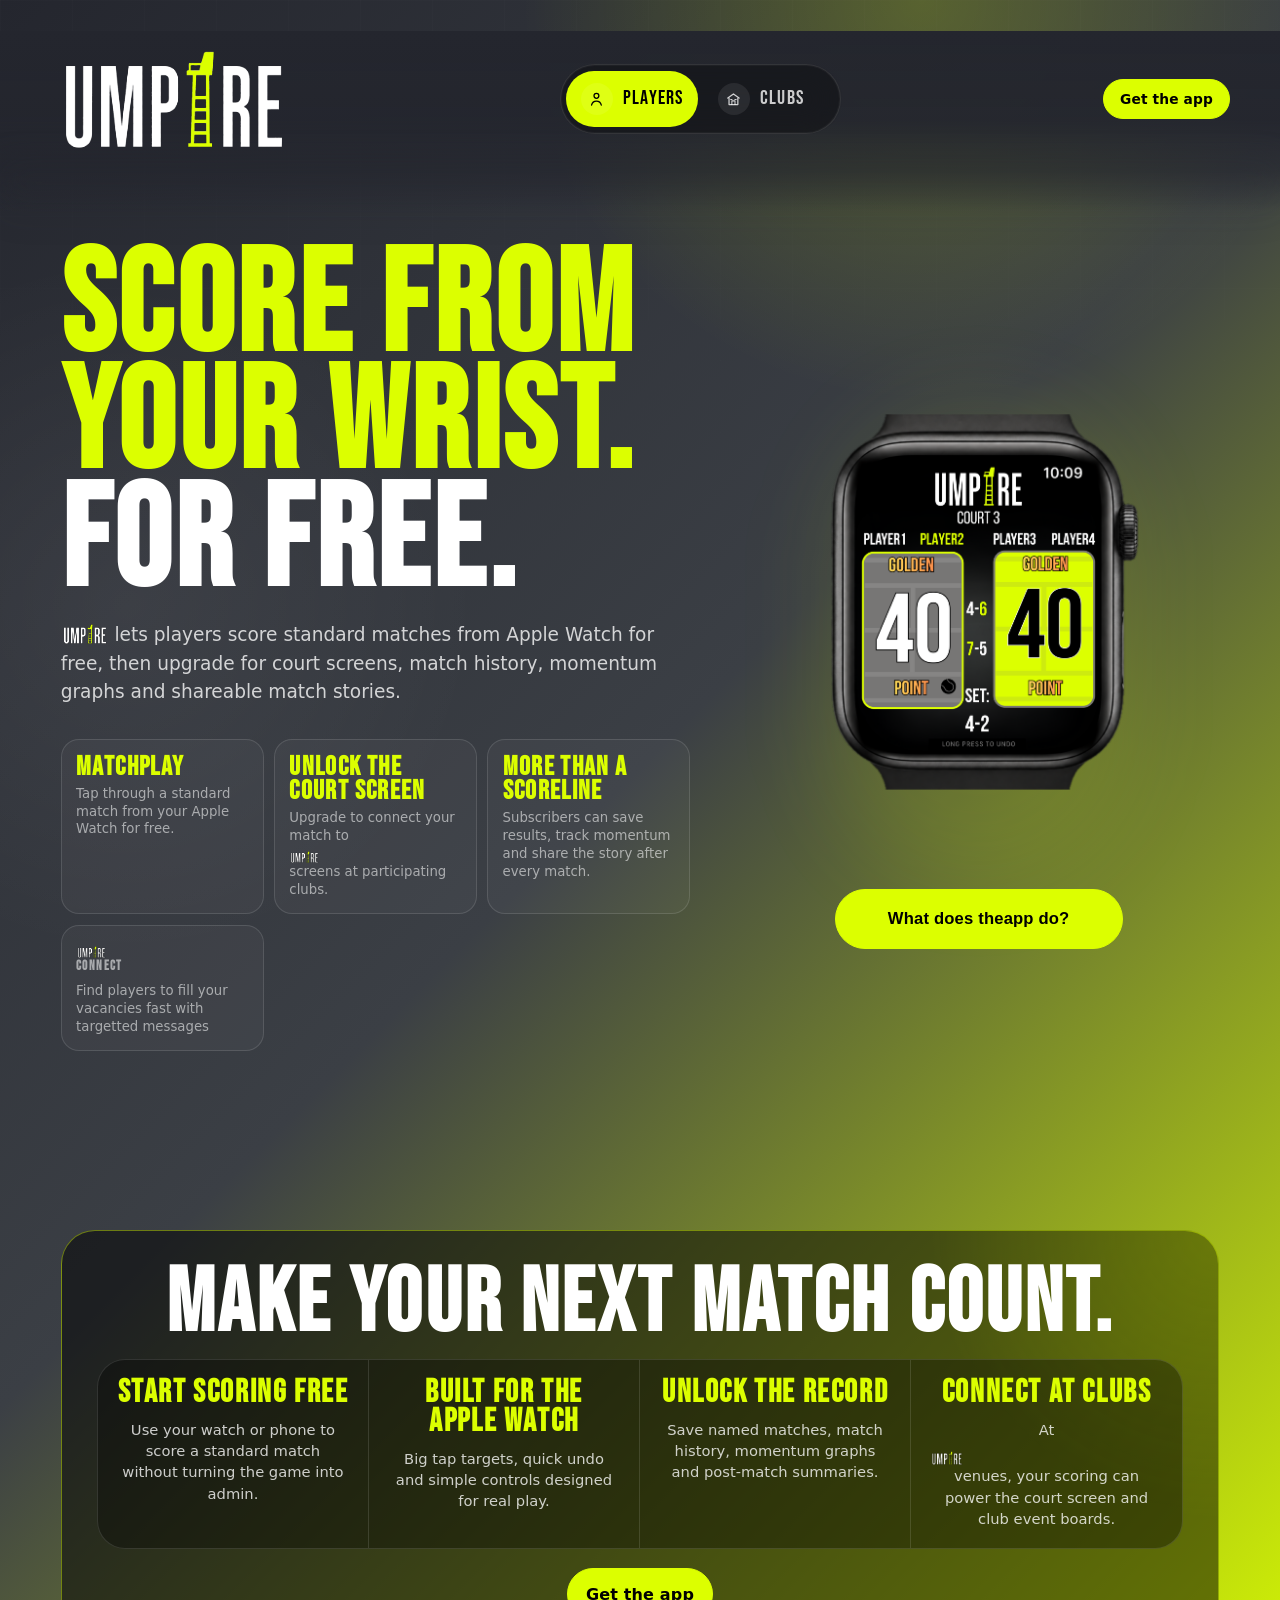
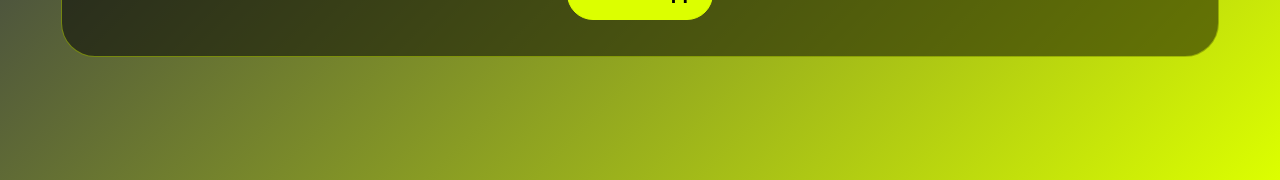
==== index.html @ 65c0e1af "web copy update" ====
<!DOCTYPE html>
<html lang="en">
<head>
<meta charset="UTF-8">
<meta name="viewport" content="width=device-width, initial-scale=1.0, viewport-fit=cover">
<meta name="theme-color" content="#24262e">
<meta name="apple-mobile-web-app-capable" content="yes">
<meta name="mobile-web-app-capable" content="yes">
<meta name="apple-mobile-web-app-status-bar-style" content="black-translucent">
<meta name="apple-mobile-web-app-title" content="Live scoring">
<link rel="manifest" href="/manifest.json">
<link rel="apple-touch-icon" href="/assets/icon-512.png">
<title>UMP1RE - Live scoring for padel clubs and players</title>
<meta name="description" content="Watch-based padel scoring, live courtside screens, match history and club event formats for modern padel venues.">
<link rel="preconnect" href="https://fonts.googleapis.com">
<link rel="preconnect" href="https://fonts.gstatic.com" crossorigin>
<link href="https://fonts.googleapis.com/css2?family=Bebas+Neue&display=swap" rel="stylesheet">
<link rel="stylesheet" href="/assets/home.css">
<script src="/assets/home.js" defer></script>
<style>
  body {
    scroll-padding-top: 5rem;
  }

  .topbar {
    position: sticky;
    top: 0;
    z-index: 1000;

    /* Full-width header while the content remains aligned to the page */
    width: 100vw;
    margin-left: calc(50% - 50vw);
    margin-right: calc(50% - 50vw);
    padding-left: max(var(--page-gutter, 1rem), calc((100vw - var(--page-max, 1180px)) / 2));
    padding-right: max(var(--page-gutter, 1rem), calc((100vw - var(--page-max, 1180px)) / 2));

    /*
      Do not render the topbar itself as a solid slab.
      The colour wash is handled by ::before so the bottom can fade away.
    */
    background: transparent !important;
    border-bottom: 0 !important;
    box-shadow: none !important;
    overflow: visible;
    isolation: isolate;

    /* Header now contains logo, audience toggle and CTA */
    display: grid;
    grid-template-columns: auto 1fr auto;
    align-items: center;
    gap: clamp(0.75rem, 2vw, 1.5rem);
  }

  .topbar::before {
    content: "";
    position: absolute;
    z-index: -1;
    left: 0;
    right: 0;
    top: 0;
    bottom: -44px;
    pointer-events: none;
    background: linear-gradient(
      to bottom,
      rgba(36, 38, 46, 1) 0%,
      rgba(36, 38, 46, 0.96) 50%,
      rgba(36, 38, 46, 0.62) 78%,
      rgba(36, 38, 46, 0) 100%
    );
  }

  body[data-audience="clubs"] .topbar::before {
    background: linear-gradient(
      to bottom,
      rgba(215, 255, 0, 1) 0%,
      rgba(215, 255, 0, 0.96) 50%,
      rgba(215, 255, 0, 0.58) 78%,
      rgba(215, 255, 0, 0) 100%
    );
  }

  .topbar::after {
    content: "";
    position: absolute;
    left: 0;
    right: 0;
    bottom: -54px;
    height: 54px;
    pointer-events: none;
    z-index: -1;
    filter: blur(18px);
    opacity: 0.55;
    background: linear-gradient(
      to bottom,
      rgba(36, 38, 46, 0.55),
      rgba(36, 38, 46, 0)
    );
  }

  body[data-audience="clubs"] .topbar::after {
    background: linear-gradient(
      to bottom,
      rgba(215, 255, 0, 0.55),
      rgba(215, 255, 0, 0)
    );
  }

  .topbar .brand-mark,
  .topbar .switch-wrap,
  .topbar .nav {
    position: relative;
    z-index: 1;
  }

  .topbar .switch-wrap {
    justify-self: center;
    margin: 0;
  }

  .topbar .flickswitch {
    margin: 0 auto;
  }

  .topbar .nav {
    justify-self: end;
  }

  .final-cta .cta-logo {
    display: block;
    width: min(180px, 42vw);
    height: auto;
    margin: 0 auto 1rem;
    object-fit: contain;
  }

  @media (max-width: 760px) {
    .topbar {
      grid-template-columns: auto auto;
      grid-template-areas:
        "brand nav"
        "switch switch";
      row-gap: 0.65rem;
    }

    .topbar .brand-mark {
      grid-area: brand;
    }

    .topbar .nav {
      grid-area: nav;
    }

    .topbar .switch-wrap {
      grid-area: switch;
      width: 100%;
    }
  }

  .wordmark-logo {
    display: inline-flex;
    align-items: center;
    vertical-align: -0.16em;
    line-height: 1;
    white-space: nowrap;
  }

  .wordmark-logo img {
    display: none;
    height: 1em;
    width: auto;
  }

  .wordmark-logo .wordmark-logo-player {
    display: block;
  }

  .wordmark-logo .wordmark-logo-club {
    display: none;
  }

  body[data-audience="clubs"] .wordmark-logo .wordmark-logo-player {
    display: none;
  }

  body[data-audience="clubs"] .wordmark-logo .wordmark-logo-club {
    display: block;
  }

  .lead .wordmark-logo img {
    height: 1.05em;
  }

  .button .wordmark-logo img,
  .plan-feature-title .wordmark-logo img,
  .plan-feature-detail .wordmark-logo img,
  .trust-card .wordmark-logo img,
  .strip-item .wordmark-logo img,
  .modal-actions .wordmark-logo img,
  .final-cta .wordmark-logo img {
    height: 0.95em;
  }

  h1 .wordmark-logo img,
  h2 .wordmark-logo img,
  h3 .wordmark-logo img {
    height: 0.98em;
  }

  /* Ensure the main header logo switches correctly on the lime club background */
  .topbar .logo-player {
    display: block;
  }

  .topbar .logo-club {
    display: none;
  }

  body[data-audience="clubs"] .topbar .logo-player {
    display: none !important;
  }

  body[data-audience="clubs"] .topbar .logo-club {
    display: block !important;
  }

  .single-line-heading {
    white-space: nowrap;
    text-wrap: nowrap;
  }

  #player-details .final-cta .section-heading {
    width: 100%;
    display: flex;
    justify-content: center;
    text-align: center;
  }

  #player-details .final-cta .section-heading > div {
    width: 100%;
    display: flex;
    justify-content: center;
  }

  #player-details .final-cta .single-line-heading {
    display: block;
    width: fit-content;
    max-width: 100%;
    white-space: nowrap;
    text-wrap: nowrap;
    text-align: center;
    margin-left: auto;
    margin-right: auto;
  }

  @media (max-width: 520px) {
    .single-line-heading {
      font-size: clamp(2.1rem, 10vw, 3.4rem);
      letter-spacing: -0.02em;
    }
  }

</style>
</head>

<body data-audience="players">
  <main class="page" aria-label="Home page">
    <header class="topbar">
      <a class="brand-mark" href="/" aria-label="Home">
        <img class="logo logo-player" src="/assets/UMP1RE_Logo.svg" alt="UMP1RE logo">
        <img class="logo logo-club" src="/assets/logo-black.png" alt="UMP1RE logo">
      </a>

      <div class="switch-wrap">
            <div class="flickswitch" role="tablist" aria-label="Choose audience">
              <button class="flickswitch-tab is-active" type="button" data-audience-toggle="players" aria-pressed="true">
                <span class="flickswitch-icon" aria-hidden="true">
                  <svg viewBox="0 0 24 24" focusable="false" aria-hidden="true">
                    <circle cx="12" cy="7.4" r="3.1" fill="none" stroke="currentColor" stroke-width="1.6"></circle>
                    <path d="M5.8 19.2c0.8-3.4 3-5.1 6.2-5.1s5.4 1.7 6.2 5.1" fill="none" stroke="currentColor" stroke-width="1.6" stroke-linecap="round"></path>
                  </svg>
                </span>
                <span class="flickswitch-copy">
                  <span class="flickswitch-label">Players</span>
                </span>
              </button>
      
              <button class="flickswitch-tab" type="button" data-audience-toggle="clubs" aria-pressed="false">
                <span class="flickswitch-icon" aria-hidden="true">
                  <svg viewBox="0 0 24 24" focusable="false" aria-hidden="true">
                    <path d="M4.8 10.2 12 5l7.2 5.2" fill="none" stroke="currentColor" stroke-width="1.6" stroke-linecap="round" stroke-linejoin="round"></path>
                    <path d="M6.4 9.8v8.7h11.2V9.8" fill="none" stroke="currentColor" stroke-width="1.6" stroke-linejoin="round"></path>
                    <path d="M10 18.5v-4.7h4v4.7M8.5 12h1.7M13.8 12h1.7" fill="none" stroke="currentColor" stroke-width="1.35" stroke-linecap="round" stroke-linejoin="round"></path>
                  </svg>
                </span>
                <span class="flickswitch-copy">
                  <span class="flickswitch-label">Clubs</span>
                </span>
              </button>
            </div>
          </div>

      <nav class="nav" aria-label="Primary navigation">
        <a class="primary nav-cta" data-audience="players" href="/player">Get the app</a>
        <a class="primary nav-cta" data-audience="clubs" href="/club">Book a demo</a>
      </nav>
    </header>


    <section class="hero">
      <div class="hero-copy">
        <h1 data-audience="players">
          <span class="headline-accent">Score from your wrist.</span>
          <span class="headline-main">For Free.</span>
        </h1>

        <h1 data-audience="clubs">
          <span class="headline-main">Turn every court</span>
          <span class="headline-accent">into a showcourt.</span>
        </h1>

        <p class="lead" data-audience="players">
          <span class="wordmark-logo" role="img" aria-label="UMP1RE logo"><img class="wordmark-logo-player" src="/assets/UMP1RE_Logo.svg" alt=""><img class="wordmark-logo-club" src="/assets/logo-black.png" alt=""></span>
          lets players score standard matches from Apple Watch for free, then upgrade for court screens, match history, momentum graphs and shareable match stories.
        </p>

        <p class="lead" data-audience="clubs">
          <strong>
            <span class="inline-logo-mark" role="img" aria-label="UMP1RE logo">
              <img class="inline-logo inline-logo-player" src="/assets/logo.png" alt="">
              <img class="inline-logo inline-logo-club" src="/assets/logo-black.png" alt="">
            </span>
            gives padel clubs live court scoreboards, branded screen content, sponsor space and event formats — without changing how players book.
          </strong>
        </p>

        <div class="trust-row" data-audience="players" aria-label="Player highlights">
          <div class="trust-card">
            <strong>Matchplay</strong>
            <span>Tap through a standard match from your Apple Watch for free.</span>
          </div>
          <div class="trust-card">
            <strong>Unlock the court screen</strong>
            <span>Upgrade to connect your match to <span class="wordmark-logo" role="img" aria-label="UMP1RE logo"><img class="wordmark-logo-player" src="/assets/UMP1RE_Logo.svg" alt=""><img class="wordmark-logo-club" src="/assets/logo-black.png" alt=""></span> screens at participating clubs.</span>
          </div>
          <div class="trust-card">
            <strong>More than a scoreline</strong>
            <span>Subscribers can save results, track momentum and share the story after every match.</span>
          </div>
           <div class="trust-card">
            <strong><span class="wordmark-logo" role="img" aria-label="UMP1RE logo"><img class="wordmark-logo-player" src="/assets/UMP1RE_Logo.svg" alt=""> CONNECT</strong>
            <span>Find players to fill your vacancies fast with targetted messages</span>
          </div>
        </div>

        <div class="trust-row" data-audience="clubs" aria-label="Club highlights">
          <div class="trust-card">
            <strong>Courts that feel premium</strong>
            <span>Give every booking a sharper scoreboard experience without changing the booking flow.</span>
          </div>
          <div class="trust-card">
            <strong>Downtime that works</strong>
            <span>Use idle screens for club news, coaching offers, sponsor media and events.</span>
          </div>
          <div class="trust-card">
            <strong>Formats that run cleaner</strong>
            <span>Bring Americano, Mexicano and club events onto visible live leaderboards.</span>
          </div>
        </div>
      </div>

      <aside class="watchface-media hero-carousel" data-audience="players" aria-label="Player app preview">
        <div class="watchface-stage">
          <div class="watchface-carousel" data-scoreboard-carousel aria-label="Player watch scoring layouts">
            <div class="carousel-track">
              <figure class="carousel-slide is-active" data-caption="Free scoring">
                <img src="/assets/GOLDEN.png" alt="Free app watch scoring screen">
              </figure>
              <figure class="carousel-slide" data-caption="Premium match view">
                <img src="/assets/GAME.png" alt="Premium app watch scoring screen">
              </figure>
              <figure class="carousel-slide" data-caption="Americano scoring">
                <img src="/assets/AMERICANOAPP.png" alt="Americano app watch scoring screen">
              </figure>
            </div>
          </div>
        </div>

        <div class="hero-actions carousel-actions">
          <button class="button primary" type="button" data-open-player-modal>
            What does the 
            <span class="wordmark-logo" role="img" aria-label="UMP1RE logo"><img class="wordmark-logo-player" src="/assets/logo-black.png" alt=""><img class="wordmark-logo-club" src="/assets/logo-black.png" alt=""></span>
            app do?
          </button>
        </div>
      </aside>

      <div class="club-carousel-stack hero-carousel" data-audience="clubs">
        <aside class="product-card" aria-label="Club scoreboard preview">
          <div class="scoreboard">
            <div class="scoreboard-carousel" data-scoreboard-carousel aria-label="Club scoreboard layouts">
              <div class="carousel-track">
                <figure class="carousel-slide is-active" data-caption="Main score">
                  <img src="/assets/Main_score.png" alt="Main score court screen layout">
                </figure>
                <figure class="carousel-slide" data-caption="Americano">
                  <img src="/assets/Americano.png" alt="Americano event scoreboard layout">
                </figure>
                <figure class="carousel-slide" data-caption="Wimbledon">
                  <img src="/assets/Wimbledon.png" alt="Wimbledon-style scoreboard layout">
                </figure>
                <figure class="carousel-slide" data-caption="Club display">
                  <img src="/assets/CLUBAD.png" alt="Club display layout">
                </figure>
                <figure class="carousel-slide" data-caption="Club advertising">
                  <img src="/assets/CLUBAD2.png" alt="Club advertising display layout">
                </figure>
              </div>
            </div>
          </div>
        </aside>

        <div class="hero-actions carousel-actions">
          <a class="button primary" href="/club">Book a club demo</a>
        </div>
      </div>
    </section>

    <section class="section audience-section" id="player-details" data-audience="players" aria-label="Player-focused sections">
     
     <section class="final-cta" aria-label="Player call to action">

   
     
     <div class="section-heading">
        <div>
          <h2 class="single-line-heading">Make your next match count.</h2>
        </div>
      </div>

      <div class="strip">
        <div class="strip-item">
          <strong>Start scoring free</strong>
          <span>Use your watch or phone to score a standard match without turning the game into admin.</span>
        </div>
        <div class="strip-item">
          <strong>Built for the Apple Watch</strong>
          <span>Big tap targets, quick undo and simple controls designed for real play.</span>
        </div>
        <div class="strip-item">
          <strong>Unlock the record</strong>
          <span>Save named matches, match history, momentum graphs and post-match summaries.</span>
        </div>
        <div class="strip-item">
          <strong>Connect at clubs</strong>
          <span>At <span class="wordmark-logo" role="img" aria-label="UMP1RE logo"><img class="wordmark-logo-player" src="/assets/UMP1RE_Logo.svg" alt=""><img class="wordmark-logo-club" src="/assets/logo-black.png" alt=""></span> venues, your scoring can power the court screen and club event boards.</span>
        </div>
      </div>
      </br>
          <a class="button primary" href="/player">Get the app</a>
        </div>
      </section>
    </section>

    <section class="section audience-section" data-audience="clubs" aria-label="Club-focused sections">
      <div class="section-heading">
        <div>
          <h2>Make your screens part of the club experience.</h2>
        </div>
      </div>

      <div class="audience-detail">
        <article class="audience-card">
          <div>
            <h3>Court screens players actually use</h3>
            <p>Give each court a live scoreboard powered by player scoring, with club-approved layouts, sponsor space and event modes.</p>
            <ul class="feature-list">
              <li>Live scoreboards for every court</li>
              <li>Club branding and approved scoreboard themes</li>
              <li>Americano, Mexicano and King of the Court displays</li>
            </ul>
          </div>
        </article>

        <article class="audience-card">
          <div>
            <h3>Venue screens under your control</h3>
            <p>Use your existing venue screens for promotions, coaching offers, sponsor media and club announcements.</p>
            <ul class="feature-list">
              <li>Admin portal for uploading club media</li>
              <li>Works with your existing HDMI matrix setup</li>
              <li>Update screen content instantly</li>
            </ul>
          </div>
        </article>
      </div>

      <div class="plan-table-wrap">
        <table class="plan-table">
          <thead>
            <tr>
              <th scope="col">Included</th>
              <th scope="col"></th>
            </tr>
          </thead>
          <tbody>
            <tr>
              <th scope="row">
                <span class="plan-feature-title">One screen per court</span>
                <span class="plan-feature-detail">Dedicated court displays connected to your venue Wi-Fi.</span>
              </th>
              <td><span class="plan-availability is-included" aria-label="Included">✓</span></td>
            </tr>

            <tr>
              <th scope="row">
                <span class="plan-feature-title">Club-branded scoreboard layouts</span>
                <span class="plan-feature-detail">Keep every court aligned with your venue identity.</span>
              </th>
              <td><span class="plan-availability is-included" aria-label="Included">✓</span></td>
            </tr>

            <tr>
              <th scope="row">
                <span class="plan-feature-title">Court-by-court sponsor placement</span>
                <span class="plan-feature-detail">Add commercial visibility without interrupting the match display.</span>
              </th>
              <td><span class="plan-availability is-included" aria-label="Included">✓</span></td>
            </tr>

            <tr>
              <th scope="row">
                <span class="plan-feature-title">Club-approved player views</span>
                <span class="plan-feature-detail">Let players choose layouts while the club keeps control.</span>
              </th>
              <td><span class="plan-availability is-included" aria-label="Included">✓</span></td>
            </tr>

            <tr>
              <th scope="row">
                <span class="plan-feature-title">Idle screen media</span>
                <span class="plan-feature-detail">Use unbooked court time for events, offers, coaching and sponsors.</span>
              </th>
              <td><span class="plan-availability is-included" aria-label="Included">✓</span></td>
            </tr>

            <tr>
              <th scope="row">
                <span class="plan-feature-title">Venue-wide screen control</span>
                <span class="plan-feature-detail">Use your existing HDMI matrix to control club-wide media displays.</span>
              </th>
              <td><span class="plan-availability is-included" aria-label="Included">✓</span></td>
            </tr>
          </tbody>
        </table>
      </div>

      <section class="final-cta" aria-label="Club call to action">
        <div class="hero-actions">
          <img class="cta-logo" src="/assets/Logo.png" alt="UMP1RE logo">
          <a class="button primary" href="/club">Book a club demo</a>
        </div>
      </section>
    </section>
  </main>

  <div class="modal-shell" data-player-modal hidden>
    <div class="modal-backdrop" data-close-player-modal></div>
    <section class="plan-modal" role="dialog" aria-modal="true" aria-labelledby="player-plan-title" aria-describedby="player-plan-copy" tabindex="-1">
      <button class="modal-close" type="button" data-close-player-modal aria-label="Close app comparison">X</button>

      <div class="modal-heading">
        <div class="modal-title-line">
          <span class="modal-brand-mark" role="img" aria-label="UMP1RE logo">
            <img class="modal-logo modal-logo-player" src="/assets/UMP1RE_Logo.svg" alt="">
            <img class="modal-logo modal-logo-club" src="/assets/logo-black.png" alt="">
          </span>
        </div>
        <p id="player-plan-copy">Score standard matches for free. </p>
        <p>Upgrade for screens, history, match reports, momentum graphs and club event features</br>£3.99/month or £39.99/year.</p>
      </div>

      <div class="plan-table-wrap">
        <table class="plan-table">
          <thead>
            <tr>
              <th scope="col">Feature</th>
              <th scope="col">Free</th>
              <th scope="col">Premium</th>
            </tr>
          </thead>
          <tbody>
            <tr>
              <th scope="row">
                <span class="plan-feature-title">Score a standard match</span>
                <span class="plan-feature-detail">Basic matchplay scoring for everyday padel matches.</span>
              </th>
              <td><span class="plan-availability is-included" aria-label="Included">✓</span></td>
              <td><span class="plan-availability is-included" aria-label="Included">✓</span></td>
            </tr>

            <tr>
              <th scope="row">
                <span class="plan-feature-title">Score from phone or watch</span>
                <span class="plan-feature-detail">Use the device that fits the match.</span>
              </th>
              <td><span class="plan-availability is-included" aria-label="Included">✓</span></td>
              <td><span class="plan-availability is-included" aria-label="Included">✓</span></td>
            </tr>

            <tr>
              <th scope="row">
                <span class="plan-feature-title">Connect to <span class="wordmark-logo" role="img" aria-label="UMP1RE logo"><img class="wordmark-logo-player" src="/assets/UMP1RE_Logo.svg" alt=""><img class="wordmark-logo-club" src="/assets/logo-black.png" alt=""></span> court screens*</span>
                <span class="plan-feature-detail">Power live courtside scoreboards at <span class="wordmark-logo" role="img" aria-label="UMP1RE logo"><img class="wordmark-logo-player" src="/assets/UMP1RE_Logo.svg" alt=""><img class="wordmark-logo-club" src="/assets/logo-black.png" alt=""></span> clubs.</span>
              </th>
              <td><span class="plan-availability is-excluded" aria-label="Not included">×</span></td>
              <td><span class="plan-availability is-included" aria-label="Included">✓</span></td>
            </tr>
<tr>
              <th scope="row">
                <span class="plan-feature-title">Send out vacancies to nearby <span class="wordmark-logo" role="img" aria-label="UMP1RE logo"><img class="wordmark-logo-player" src="/assets/UMP1RE_Logo.svg" alt=""><img class="wordmark-logo-club" src="/assets/logo-black.png" alt=""></span> subscribers</span>
                <span class="plan-feature-detail">Need a 4th - avoid group chats and send invites straight to interested players directly</span>
              </th>
              <td><span class="plan-availability is-excluded" aria-label="Not included">×</span></td>
              <td><span class="plan-availability is-included" aria-label="Included">✓</span></td>
            </tr>
            <tr>
              <th scope="row">
                <span class="plan-feature-title">QR/NFC court start*</span>
                <span class="plan-feature-detail">Start a court session quickly with your phone.</span>
              </th>
              <td><span class="plan-availability is-excluded" aria-label="Not included">×</span></td>
              <td><span class="plan-availability is-included" aria-label="Included">✓</span></td>
            </tr>

            <tr>
              <th scope="row">
                <span class="plan-feature-title">Named players and sessions</span>
                <span class="plan-feature-detail">Make matches easier to save, find and share.</span>
              </th>
              <td><span class="plan-availability is-excluded" aria-label="Not included">×</span></td>
              <td><span class="plan-availability is-included" aria-label="Included">✓</span></td>
            </tr>

            <tr>
              <th scope="row">
                <span class="plan-feature-title">Saved match history</span>
                <span class="plan-feature-detail">Build a record of the matches that matter.</span>
              </th>
              <td><span class="plan-availability is-excluded" aria-label="Not included">×</span></td>
              <td><span class="plan-availability is-included" aria-label="Included">✓</span></td>
            </tr>

            <tr>
              <th scope="row">
                <span class="plan-feature-title">AI match reports</span>
                <span class="plan-feature-detail">Turn the scoreline into a post-match story to share.</span>
              </th>
              <td><span class="plan-availability is-excluded" aria-label="Not included">×</span></td>
              <td><span class="plan-availability is-included" aria-label="Included">✓</span></td>
            </tr>

            <tr>
              <th scope="row">
                <span class="plan-feature-title">Match momentum graphs</span>
                <span class="plan-feature-detail">See where the match swung point by point.</span>
              </th>
              <td><span class="plan-availability is-excluded" aria-label="Not included">×</span></td>
              <td><span class="plan-availability is-included" aria-label="Included">✓</span></td>
            </tr>

            <tr>
              <th scope="row">
                <span class="plan-feature-title">Score your rounds at club events*</span>
                <span class="plan-feature-detail">Use <span class="wordmark-logo" role="img" aria-label="UMP1RE logo"><img class="wordmark-logo-player" src="/assets/UMP1RE_Logo.svg" alt=""><img class="wordmark-logo-club" src="/assets/logo-black.png" alt=""></span> during club-run formats and competitions.</span>
              </th>
              <td><span class="plan-availability is-excluded" aria-label="Not included">×</span></td>
              <td><span class="plan-availability is-included" aria-label="Included">✓</span></td>
            </tr>
          </tbody>
        </table>
      </div>

      <div class="modal-actions">
        <a class="button primary" href="/player">Get the app</a>
        <p>* Requires a <span class="wordmark-logo" role="img" aria-label="UMP1RE logo"><img class="wordmark-logo-player" src="/assets/UMP1RE_Logo.svg" alt=""><img class="wordmark-logo-club" src="/assets/logo-black.png" alt=""></span> club venue.</p>
      </div>
    </section>
  </div>

  <div class="modal-shell" data-club-modal hidden>
    <div class="modal-backdrop" data-close-club-modal></div>
    <section class="plan-modal" role="dialog" aria-modal="true" aria-labelledby="club-plan-title" aria-describedby="club-plan-copy" tabindex="-1">
      <button class="modal-close" type="button" data-close-club-modal aria-label="Close club benefits">X</button>

      <div class="modal-heading">
        <div class="modal-title-line">
          <h3 id="club-plan-title">Club benefits</h3>
          <span class="modal-brand-mark" role="img" aria-label="UMP1RE logo">
            <img class="modal-logo modal-logo-club" src="/assets/logo-black.png" alt="">
          </span>
        </div>
        <p id="club-plan-copy">Live scoring, branded screen control, sponsor visibility and event formats for modern padel venues.</p>
      </div>

      <div class="plan-table-wrap">
        <table class="plan-table">
          <thead>
            <tr>
              <th scope="col">Included</th>
              <th scope="col"></th>
            </tr>
          </thead>
          <tbody>
            <tr>
              <th scope="row">
                <span class="plan-feature-title">One screen per court</span>
                <span class="plan-feature-detail">Dedicated court displays connected to your venue Wi-Fi.</span>
              </th>
              <td><span class="plan-availability is-included" aria-label="Included">✓</span></td>
            </tr>

            <tr>
              <th scope="row">
                <span class="plan-feature-title">Extend to venue-wide screens</span>
                <span class="plan-feature-detail">Use your existing HDMI matrix to control club-wide media displays.</span>
              </th>
              <td><span class="plan-availability is-included" aria-label="Included">✓</span></td>
            </tr>

            <tr>
              <th scope="row">
                <span class="plan-feature-title">Club-branded screen identity</span>
                <span class="plan-feature-detail">Keep scoreboard and idle displays aligned with your venue brand.</span>
              </th>
              <td><span class="plan-availability is-included" aria-label="Included">✓</span></td>
            </tr>

            <tr>
              <th scope="row">
                <span class="plan-feature-title">Court-by-court sponsor placement</span>
                <span class="plan-feature-detail">Add commercial placements across live and idle screen moments.</span>
              </th>
              <td><span class="plan-availability is-included" aria-label="Included">✓</span></td>
            </tr>

            <tr>
              <th scope="row">
                <span class="plan-feature-title">Club-approved player views</span>
                <span class="plan-feature-detail">Offer visual choice without losing control of the screen experience.</span>
              </th>
              <td><span class="plan-availability is-included" aria-label="Included">✓</span></td>
            </tr>

            <tr>
              <th scope="row">
                <span class="plan-feature-title">Idle screen media</span>
                <span class="plan-feature-detail">Use downtime for sponsor, event, coaching and club messaging.</span>
              </th>
              <td><span class="plan-availability is-included" aria-label="Included">✓</span></td>
            </tr>
          </tbody>
        </table>
      </div>

      <div class="modal-actions">
        <a class="button primary" href="/club">Book a club demo</a>
      </div>
    </section>
  </div>
</body>
</html>
---- assets/home.css ----
*, *::before, *::after { box-sizing: border-box; margin: 0; padding: 0; }

:root {
  --slate: #24262e;
  --lime: #dcff00;
  --black: #000000;
  --white: #ffffff;
  --ink-2: rgba(255,255,255,0.78);
  --ink-3: rgba(255,255,255,0.56);
  --line: rgba(255,255,255,0.12);
  --line-strong: rgba(220,255,0,0.42);
  --panel: rgba(36,38,46,0.86);
  --panel-solid: #24262e;
  --bg-1: #24262e;
  --bg-2: #3b3f45;
  --bg-3: #dcff00;
  --glow: rgba(220,255,0,0.22);
  --speckle: rgba(255,255,255,0.06);
  --headline-main: #ffffff;
  --headline-accent: #dcff00;
  --display: "Bebas Neue", Impact, Haettenschweiler, "Arial Narrow Bold", sans-serif;
  --body: ui-sans-serif, system-ui, -apple-system, BlinkMacSystemFont, "Segoe UI", sans-serif;
}

body[data-audience="clubs"] {
  --black: #c1e000;
  --white: #0a0b0d;
  --lime: #0a0b0d;
  --ink-2: rgba(10,11,13,0.78);
  --ink-3: rgba(10,11,13,0.56);
  --line: rgba(10,11,13,0.12);
  --line-strong: rgba(10,11,13,0.28);
  --panel: rgba(255,255,255,0.46);
  --panel-solid: #eef0d8;
  --bg-1: #c1e000;
  --bg-2: #b6bf86;
  --bg-3: #8f968a;
  --glow: rgba(36,38,46,0.16);
  --speckle: rgba(10,11,13,0.05);
  --headline-main: #ffffff;
  --headline-accent: #0a0b0d;
}

html {
  font-family: var(--body);
  -webkit-font-smoothing: antialiased;
  text-rendering: optimizeLegibility;
}

body {
  min-height: 100dvh;
  overflow-x: hidden;
  color: var(--white);
  background:
    radial-gradient(circle at 72% 0%, var(--glow), transparent 25rem),
    radial-gradient(circle at 10% 34%, var(--speckle), transparent 22rem),
    linear-gradient(135deg, var(--bg-1) 0%, var(--bg-2) 46%, var(--bg-3) 100%);
}

body::before {
  content: "";
  position: fixed;
  inset: 0;
  pointer-events: none;
  opacity: 0.22;
  background:
    linear-gradient(var(--speckle) 1px, transparent 1px),
    linear-gradient(90deg, var(--speckle) 1px, transparent 1px);
  background-size: 72px 72px;
  mask-image: linear-gradient(to bottom, black 0%, transparent 82%);
}

a { color: inherit; }

.page {
  position: relative;
  z-index: 1;
  width: min(100%, 1220px);
  margin: 0 auto;
  padding: clamp(1rem, 2.4vw, 2rem);
}

.topbar {
  display: flex;
  align-items: center;
  justify-content: space-between;
  gap: 1rem;
  min-height: 4.2rem;
  padding: 0.75rem 0;
}

.brand-mark {
  display: inline-flex;
  align-items: center;
  justify-content: center;
  width: clamp(10.5rem, 20vw, 15.5rem);
  aspect-ratio: 2.2;
  padding: 0;
  text-decoration: none;
}

body[data-audience="clubs"] .brand-mark {
  background: transparent;
}

.flickswitch {
  position: relative;
  display: grid;
  grid-template-columns: repeat(2, minmax(0, 1fr));
  gap: 0.35rem;
  width: min(100%, 28rem);
  margin: 0.35rem 0 0;
  padding: 0.35rem;
  border: 1px solid var(--line);
  border-radius: 999px;
  background: rgba(0,0,0,0.34);
  box-shadow: inset 0 0 0 1px rgba(255,255,255,0.035);
  backdrop-filter: blur(20px);
  overflow: hidden;
}

.flickswitch::before {
  content: "";
  position: absolute;
  top: 0.35rem;
  left: 0.35rem;
  width: calc(50% - 0.525rem);
  height: calc(100% - 0.7rem);
  border-radius: 999px;
  background: var(--lime);
  transition: transform 220ms ease, background 180ms ease;
}

body[data-audience="clubs"] .flickswitch::before {
  transform: translateX(calc(100% + 0.35rem));
}

.switch-wrap {
  display: flex;
  justify-content: center;
  margin-top: 0.35rem;
}

.flickswitch-tab {
  position: relative;
  z-index: 2;
  appearance: none;
  border: 0;
  background: transparent;
  color: var(--ink-2);
  border-radius: 999px;
  min-height: 3.55rem;
  padding: 0.55rem 0.9rem;
  cursor: pointer;
  transition: color 180ms ease, transform 180ms ease;
  display: grid;
  grid-template-columns: auto 1fr;
  align-items: center;
  gap: 0.65rem;
  text-align: left;
}

.flickswitch-tab:hover,
.flickswitch-tab:focus-visible {
  color: var(--white);
  outline: none;
  transform: translateY(-1px);
}

.flickswitch-tab.is-active {
  color: var(--black);
}

.flickswitch-icon {
  width: 2rem;
  height: 2rem;
  display: grid;
  place-items: center;
  border-radius: 999px;
  background: rgba(255,255,255,0.08);
  color: currentColor;
  flex: 0 0 auto;
}

.flickswitch-icon svg {
  width: 1.18rem;
  height: 1.18rem;
  display: block;
}

.flickswitch-copy {
  display: grid;
  gap: 0.05rem;
}

.flickswitch-label {
  font-family: var(--display);
  font-size: 1.22rem;
  line-height: 1;
  letter-spacing: 0.06em;
  text-transform: uppercase;
}

.flickswitch-subline {
  margin-top: 0.12rem;
  font-size: 0.74rem;
  font-weight: 900;
  letter-spacing: 0.09em;
  line-height: 1.1;
  text-transform: uppercase;
  opacity: 0.68;
}

.audience-detail {
  display: grid;
  grid-template-columns: repeat(2, minmax(0, 1fr));
  gap: 1rem;
}

.audience-panel {
  position: relative;
  padding: 1rem;
  border: 1px solid var(--line);
  border-radius: 24px;
  background: rgba(255,255,255,0.035);
}

.audience-panel strong {
  display: block;
  color: var(--lime);
  font-family: var(--display);
  font-size: 2rem;
  line-height: 0.9;
  letter-spacing: 0.05em;
  text-transform: uppercase;
}

.audience-panel p {
  margin-top: 0.45rem;
  color: var(--ink-2);
  line-height: 1.5;
}

.section-label {
  display: inline-flex;
  width: fit-content;
  align-items: center;
  gap: 0.5rem;
  padding: 0.4rem 0.7rem;
  border: 1px solid rgba(220,255,0,0.24);
  border-radius: 999px;
  color: var(--lime);
  background: rgba(220,255,0,0.05);
  font-size: 0.72rem;
  font-weight: 900;
  letter-spacing: 0.09em;
  text-transform: uppercase;
}

.audience-section {
  display: none;
}

body[data-audience="players"] .audience-section[data-audience="players"],
body[data-audience="clubs"] .audience-section[data-audience="clubs"] {
  display: block;
}

.logo {
  width: 100%;
  height: 100%;
  object-fit: contain;
  display: block;
}

.logo-club {
  display: none;
}

.inline-logo-mark {
  --inline-logo-height: 1.15em;
  display: inline-flex;
  align-items: center;
  width: auto;
  height: var(--inline-logo-height);
  margin-right: 0.04em;
  vertical-align: -0.16em;
}

.inline-logo {
  width: auto;
  height: 100%;
  object-fit: contain;
}

.inline-logo-club {
  display: none;
}

body[data-audience="clubs"] .logo-player {
  display: none;
}

body[data-audience="clubs"] .logo-club {
  display: block;
}

body[data-audience="clubs"] .inline-logo-player {
  display: none;
}

body[data-audience="clubs"] .inline-logo-club {
  display: block;
}

.nav {
  display: flex;
  align-items: center;
  gap: 0.6rem;
}

.nav-cta[data-audience] {
  display: none;
}

body[data-audience="players"] .nav-cta[data-audience="players"],
body[data-audience="clubs"] .nav-cta[data-audience="clubs"] {
  display: inline-flex;
}

.nav a {
  display: inline-flex;
  align-items: center;
  justify-content: center;
  min-height: 2.55rem;
  padding: 0 1rem;
  border: 1px solid var(--line);
  border-radius: 999px;
  color: var(--ink-2);
  text-decoration: none;
  font-size: 0.86rem;
  font-weight: 700;
  letter-spacing: 0.01em;
  background: rgba(0,0,0,0.18);
  backdrop-filter: blur(18px);
  transition: border-color 160ms ease, color 160ms ease, background 160ms ease, transform 160ms ease;
}

.nav a:hover,
.nav a:focus-visible {
  color: var(--white);
  border-color: rgba(220,255,0,0.5);
  background: rgba(36,38,46,0.86);
  outline: none;
  transform: translateY(-1px);
}

.nav .primary {
  color: var(--black);
  border-color: var(--lime);
  background: var(--lime);
}

.nav .primary:hover,
.nav .primary:focus-visible {
  color: var(--black);
  background: var(--lime);
}

.hero {
  display: grid;
  grid-template-columns: minmax(0, 1.02fr) minmax(320px, 0.78fr);
  gap: clamp(1rem, 4vw, 3rem);
  align-items: center;
  min-height: min(620px, calc(100dvh - 8rem));
  padding: clamp(2rem, 5vw, 5.5rem) 0 clamp(1.5rem, 3vw, 3rem);
}

.eyebrow {
  display: inline-flex;
  width: fit-content;
  align-items: center;
  gap: 0.55rem;
  padding: 0.42rem 0.72rem;
  border: 1px solid var(--line-strong);
  border-radius: 999px;
  color: var(--lime);
  background: rgba(220,255,0,0.06);
  font-size: 0.78rem;
  font-weight: 800;
  letter-spacing: 0.08em;
  text-transform: uppercase;
}

.eyebrow[data-audience] { display: none; }

body[data-audience="players"] .eyebrow[data-audience="players"],
body[data-audience="clubs"] .eyebrow[data-audience="clubs"] {
  display: inline-flex;
}

.hero-copy h1[data-audience],
.hero-copy .lead[data-audience],
.hero-copy .hero-actions[data-audience],
.hero-copy .trust-row[data-audience] {
  display: none;
}

body[data-audience="players"] .hero-copy h1[data-audience="players"],
body[data-audience="players"] .hero-copy .lead[data-audience="players"],
body[data-audience="players"] .hero-copy .hero-actions[data-audience="players"],
body[data-audience="players"] .hero-copy .trust-row[data-audience="players"],
body[data-audience="clubs"] .hero-copy h1[data-audience="clubs"],
body[data-audience="clubs"] .hero-copy .lead[data-audience="clubs"],
body[data-audience="clubs"] .hero-copy .hero-actions[data-audience="clubs"],
body[data-audience="clubs"] .hero-copy .trust-row[data-audience="clubs"] {
  display: block;
}

body[data-audience="players"] .hero-copy .hero-actions[data-audience="players"],
body[data-audience="clubs"] .hero-copy .hero-actions[data-audience="clubs"] {
  display: flex;
}

body[data-audience="players"] .hero-copy .trust-row[data-audience="players"],
body[data-audience="clubs"] .hero-copy .trust-row[data-audience="clubs"] {
  display: grid;
}

.eyebrow::before {
  content: "";
  width: 0.46rem;
  height: 0.46rem;
  border-radius: 999px;
  background: var(--lime);
  box-shadow: 0 0 24px rgba(220,255,0,0.92);
}

h1 {
  max-width: 11ch;
  margin-top: 1.15rem;
  font-family: var(--display);
  font-size: clamp(4.8rem, 11.2vw, 9.8rem);
  line-height: 0.82;
  letter-spacing: 0.025em;
  text-transform: uppercase;
}

.headline-main,
.headline-accent {
  display: block;
}

.headline-main {
  color: var(--headline-main);
}

.headline-accent {
  color: var(--headline-accent);
}

.accent { color: var(--lime); }

.lead {
  max-width: 41rem;
  margin-top: 1.15rem;
  color: var(--ink-2);
  font-size: clamp(1.02rem, 1.45vw, 1.28rem);
  line-height: 1.55;
}

.hero-actions {
  display: flex;
  flex-wrap: wrap;
  gap: 0.8rem;
  margin-top: 1.6rem;
}

.button {
  appearance: none;
  display: inline-flex;
  align-items: center;
  justify-content: center;
  min-height: 3.25rem;
  padding: 0 1.15rem;
  border: 1px solid var(--line);
  border-radius: 999px;
  text-decoration: none;
  font-weight: 900;
  letter-spacing: 0.01em;
  cursor: pointer;
  transition: transform 160ms ease, border-color 160ms ease, background 160ms ease;
}

.button:hover,
.button:focus-visible {
  transform: translateY(-2px);
  outline: none;
}

.button.primary {
  color: var(--black);
  background: var(--lime);
  border-color: var(--lime);
}

.button.secondary {
  color: var(--white);
  background: rgba(255,255,255,0.04);
}

.button.secondary:hover,
.button.secondary:focus-visible { border-color: rgba(220,255,0,0.5); }

.trust-row {
  display: grid;
  grid-template-columns: repeat(3, minmax(0, 1fr));
  gap: 0.65rem;
  max-width: 42rem;
  margin-top: 2rem;
}

.trust-card {
  padding: 0.9rem;
  border: 1px solid var(--line);
  border-radius: 18px;
  background: rgba(255,255,255,0.035);
}

.trust-card strong {
  display: block;
  font-family: var(--display);
  color: var(--lime);
  font-size: 1.7rem;
  line-height: 0.9;
  letter-spacing: 0.05em;
  text-transform: uppercase;
}

.trust-card span {
  display: block;
  margin-top: 0.35rem;
  color: var(--ink-3);
  font-size: 0.83rem;
  line-height: 1.35;
}

.product-card {
  position: relative;
  border: 1px solid var(--line);
  border-radius: 34px;
  background:
    linear-gradient(145deg, rgba(255,255,255,0.09), transparent 34%),
    rgba(0,0,0,0.5);
  box-shadow: 0 34px 110px rgba(0,0,0,0.62);
  overflow: hidden;
}

.product-card::before {
  content: "";
  position: absolute;
  inset: 1rem;
  border: 1px solid rgba(220,255,0,0.16);
  border-radius: 24px;
  pointer-events: none;
}

.scoreboard {
  padding: clamp(1rem, 2.4vw, 1.35rem);
}

.hero-carousel[data-audience] {
  display: none;
}

body[data-audience="players"] .hero-carousel[data-audience="players"],
body[data-audience="clubs"] .hero-carousel[data-audience="clubs"] {
  display: block;
}

.hero > .plan-table-wrap[data-audience],
.hero > .modal-actions[data-audience] {
  display: none;
}

body[data-audience="clubs"] .hero > .plan-table-wrap[data-audience="clubs"] {
  display: block;
}

body[data-audience="clubs"] .hero > .modal-actions[data-audience="clubs"] {
  display: flex;
}

.watchface-media {
  position: relative;
  min-height: clamp(22rem, 42vw, 34rem);
}

.club-carousel-stack {
  display: grid;
  gap: clamp(0.75rem, 1.5vw, 1rem);
}

.watchface-stage {
  display: grid;
  place-items: center;
  min-height: clamp(22rem, 42vw, 34rem);
}

.carousel-actions {
  position: relative;
  z-index: 1;
  justify-content: center;
  margin-top: clamp(0.7rem, 1.6vw, 1.15rem);
}

.carousel-actions .button {
  width: min(100%, 18rem);
  min-height: 3.75rem;
  padding-inline: 1.55rem;
  font-size: 1.04rem;
  white-space: nowrap;
}

.carousel-actions .inline-logo-mark {
  --inline-logo-height: 1.55em;
  margin-inline: 0.18em 0.1em;
  vertical-align: -0.28em;
}

.watchface-media::before {
  content: "";
  position: absolute;
  inset: 11% 18%;
  border-radius: 999px;
  background: rgba(220,255,0,0.1);
  filter: blur(42px);
  pointer-events: none;
}

.scoreboard-carousel {
  position: relative;
  display: grid;
  align-items: center;
  width: 100%;
  border: 1px solid var(--line);
  border-radius: 24px;
  background: #000000;
  overflow: hidden;
  box-shadow: inset 0 0 0 1px rgba(255,255,255,0.04);
}

.scoreboard-carousel::before {
  content: "";
  position: absolute;
  inset: 0;
  pointer-events: none;
  background:
    linear-gradient(180deg, rgba(255,255,255,0.08), transparent 24%),
    radial-gradient(circle at 20% 0%, rgba(220,255,0,0.08), transparent 34%);
  z-index: 2;
}

.carousel-track {
  display: grid;
  width: 100%;
}

.carousel-slide {
  grid-area: 1 / 1;
  display: grid;
  align-items: center;
  justify-items: center;
  width: 100%;
  opacity: 0;
  visibility: hidden;
  transform: scale(0.985);
  transition: opacity 360ms ease, visibility 360ms ease, transform 360ms ease;
}

.carousel-slide.is-active {
  opacity: 1;
  visibility: visible;
  transform: scale(1);
  z-index: 1;
}

.carousel-slide img {
  display: block;
  width: 100%;
  height: auto;
  object-fit: contain;
  background: #000000;
}

.watchface-carousel {
  position: relative;
  display: grid;
  align-items: center;
  justify-items: center;
  width: 100%;
  min-height: clamp(22rem, 42vw, 34rem);
}

.watchface-carousel .carousel-slide {
  min-height: clamp(22rem, 42vw, 34rem);
}

.watchface-carousel .carousel-slide img {
  width: auto;
  max-width: 78%;
  max-height: clamp(20rem, 38vw, 31rem);
  background: transparent;
}

.carousel-caption {
  position: absolute;
  left: 1rem;
  bottom: 1rem;
  z-index: 3;
  display: inline-flex;
  align-items: center;
  min-height: 2.1rem;
  padding: 0 0.85rem;
  border: 1px solid rgba(220,255,0,0.42);
  border-radius: 999px;
  color: var(--white);
  background: rgba(0,0,0,0.62);
  backdrop-filter: blur(16px);
  font-size: 0.76rem;
  font-weight: 900;
  letter-spacing: 0.08em;
  text-transform: uppercase;
}

.carousel-controls {
  position: absolute;
  right: 1rem;
  bottom: 1rem;
  z-index: 3;
  display: inline-flex;
  align-items: center;
  gap: 0.4rem;
  padding: 0.38rem;
  border: 1px solid rgba(255,255,255,0.12);
  border-radius: 999px;
  background: rgba(0,0,0,0.58);
  backdrop-filter: blur(16px);
}

.carousel-dot {
  width: 0.58rem;
  height: 0.58rem;
  border: 0;
  border-radius: 999px;
  background: rgba(255,255,255,0.34);
  cursor: pointer;
}

.carousel-dot.is-active {
  width: 1.35rem;
  background: var(--lime);
}

.screen-top {
  display: flex;
  align-items: center;
  justify-content: space-between;
  gap: 1rem;
  margin-bottom: 1rem;
}

.pill {
  display: inline-flex;
  align-items: center;
  height: 2rem;
  padding: 0 0.75rem;
  border: 1px solid rgba(220,255,0,0.36);
  border-radius: 999px;
  color: var(--lime);
  background: rgba(220,255,0,0.06);
  font-size: 0.74rem;
  font-weight: 900;
  letter-spacing: 0.08em;
  text-transform: uppercase;
}

.court-label {
  color: var(--ink-3);
  font-size: 0.82rem;
  font-weight: 800;
  letter-spacing: 0.07em;
  text-transform: uppercase;
}

.live-panel {
  border: 1px solid var(--line);
  border-radius: 24px;
  background: var(--panel-solid);
  overflow: hidden;
}

.live-header {
  display: flex;
  justify-content: space-between;
  padding: 1rem;
  border-bottom: 1px solid var(--line);
  color: var(--ink-3);
  font-size: 0.78rem;
  font-weight: 900;
  letter-spacing: 0.08em;
  text-transform: uppercase;
}

.team {
  display: grid;
  grid-template-columns: 1fr auto;
  align-items: center;
  gap: 1rem;
  padding: 1.05rem 1rem;
  border-bottom: 1px solid rgba(255,255,255,0.08);
}

.team:last-of-type { border-bottom: 0; }

.team-name {
  color: var(--white);
  font-size: clamp(1.2rem, 2.2vw, 1.5rem);
  font-weight: 900;
}

.team-meta {
  margin-top: 0.2rem;
  color: var(--ink-3);
  font-size: 0.82rem;
}

.points {
  min-width: 4.4rem;
  text-align: right;
  font-family: var(--display);
  color: var(--lime);
  font-size: clamp(4rem, 8vw, 6.4rem);
  line-height: 0.8;
}

.sets {
  display: grid;
  grid-template-columns: repeat(4, 1fr);
  border-top: 1px solid var(--line);
}

.set-cell {
  padding: 0.85rem 0.35rem;
  text-align: center;
  border-right: 1px solid rgba(255,255,255,0.08);
}

.set-cell:last-child { border-right: 0; }

.set-cell span {
  display: block;
  color: var(--ink-3);
  font-size: 0.68rem;
  font-weight: 900;
  letter-spacing: 0.08em;
  text-transform: uppercase;
}

.set-cell strong {
  display: block;
  margin-top: 0.16rem;
  font-family: var(--display);
  font-size: 1.7rem;
  line-height: 1;
  letter-spacing: 0.05em;
}

.mini-feed {
  display: grid;
  gap: 0.7rem;
  margin-top: 1rem;
}

.feed-item {
  display: flex;
  justify-content: space-between;
  gap: 1rem;
  padding: 0.9rem 1rem;
  border: 1px solid var(--line);
  border-radius: 18px;
  background: rgba(255,255,255,0.035);
  color: var(--ink-2);
  font-size: 0.9rem;
}

.feed-item strong { color: var(--white); }
.feed-item span { color: var(--lime); font-weight: 900; }

.section {
  padding: clamp(2rem, 6vw, 5rem) 0;
}

.section-heading {
  display: flex;
  justify-content: space-between;
  align-items: end;
  gap: 1rem;
  margin-bottom: 1rem;
}

.section-heading h2 {
  max-width: 22ch;
  font-family: var(--display);
  font-size: clamp(3rem, 6.2vw, 5.6rem);
  line-height: 0.86;
  letter-spacing: 0.03em;
  text-transform: uppercase;
}

.section-heading p {
  max-width: 30rem;
  color: var(--ink-2);
  line-height: 1.5;
}

.audiences {
  display: grid;
  grid-template-columns: repeat(2, minmax(0, 1fr));
  gap: 1rem;
}

.audience-card {
  position: relative;
  min-height: 25rem;
  display: grid;
  align-content: space-between;
  padding: clamp(1rem, 2.6vw, 1.55rem);
  border: 1px solid var(--line);
  border-radius: 30px;
  background:
    linear-gradient(145deg, rgba(255,255,255,0.075), transparent 38%),
    var(--panel);
  overflow: hidden;
}

.audience-card::after {
  content: "";
  position: absolute;
  width: 18rem;
  height: 18rem;
  right: -8rem;
  top: -8rem;
  border-radius: 999px;
  background: rgba(220,255,0,0.08);
}

.audience-card h3 {
  position: relative;
  z-index: 1;
  font-family: var(--display);
  font-size: clamp(3.2rem, 6vw, 5.8rem);
  line-height: 0.85;
  letter-spacing: 0.04em;
  text-transform: uppercase;
}

.audience-card p {
  position: relative;
  z-index: 1;
  max-width: 28rem;
  margin-top: 0.8rem;
  color: var(--ink-2);
  font-size: 1rem;
  line-height: 1.5;
}

.feature-list {
  position: relative;
  z-index: 1;
  display: grid;
  gap: 0.55rem;
  margin-top: 1.4rem;
  list-style: none;
}

.feature-list li {
  display: flex;
  align-items: center;
  gap: 0.65rem;
  color: var(--ink-2);
  font-size: 0.95rem;
}

.feature-list li::before {
  content: "";
  width: 0.48rem;
  height: 0.48rem;
  flex: 0 0 auto;
  border-radius: 999px;
  background: var(--lime);
}

.audience-action {
  position: relative;
  z-index: 1;
  margin-top: 1.7rem;
}

.strip {
  display: grid;
  grid-template-columns: repeat(4, minmax(0, 1fr));
  border: 1px solid var(--line);
  border-radius: 28px;
  background: rgba(0,0,0,0.34);
  overflow: hidden;
}

.strip-item {
  min-height: 11rem;
  padding: 1.2rem;
  border-right: 1px solid var(--line);
}

.strip-item:last-child { border-right: 0; }

.strip-item strong {
  display: block;
  font-family: var(--display);
  color: var(--lime);
  font-size: 2rem;
  line-height: 0.9;
  letter-spacing: 0.05em;
  text-transform: uppercase;
}

.strip-item span {
  display: block;
  margin-top: 0.7rem;
  color: var(--ink-2);
  line-height: 1.45;
  font-size: 0.92rem;
}

.final-cta {
  margin: clamp(2rem, 5vw, 4rem) 0 1rem;
  padding: clamp(1.2rem, 4vw, 2.2rem);
  border: 1px solid var(--line-strong);
  border-radius: 34px;
  background:
    radial-gradient(circle at right top, rgba(220,255,0,0.18), transparent 18rem),
    rgba(0,0,0,0.5);
  text-align: center;
}

.final-cta h2 {
  font-family: var(--display);
  font-size: clamp(3rem, 7vw, 6.3rem);
  line-height: 0.85;
  letter-spacing: 0.035em;
  text-transform: uppercase;
}

.final-cta p {
  max-width: 43rem;
  margin: 0.9rem auto 0;
  color: var(--ink-2);
  line-height: 1.5;
}

.final-cta .hero-actions { justify-content: center; }

body.modal-open {
  overflow: hidden;
}

.modal-shell[hidden] {
  display: none;
}

.modal-shell {
  position: fixed;
  inset: 0;
  z-index: 20;
  display: grid;
  place-items: center;
  padding: clamp(1rem, 3vw, 2rem);
}

.modal-backdrop {
  position: absolute;
  inset: 0;
  background:
    radial-gradient(circle at 50% 12%, rgba(220,255,0,0.18), transparent 24rem),
    rgba(0,0,0,0.72);
  backdrop-filter: blur(18px);
}

.plan-modal {
  position: relative;
  z-index: 1;
  width: min(100%, 68rem);
  max-height: min(92dvh, 58rem);
  overflow-y: auto;
  overflow-x: hidden;
  padding: clamp(1.1rem, 3vw, 2rem);
  border: 1px solid var(--line-strong);
  border-radius: 34px;
  background:
    linear-gradient(145deg, rgba(255,255,255,0.12), transparent 30%),
    var(--panel-solid);
  box-shadow: 0 34px 120px rgba(0,0,0,0.62);
  color: var(--white);
}

.plan-modal:focus {
  outline: none;
}

.modal-close {
  appearance: none;
  position: absolute;
  top: 1rem;
  right: 1rem;
  min-height: 2.4rem;
  padding: 0 0.85rem;
  border: 1px solid var(--line);
  border-radius: 999px;
  color: var(--white);
  background: rgba(255,255,255,0.06);
  font-weight: 900;
  cursor: pointer;
}

.modal-close:hover,
.modal-close:focus-visible {
  border-color: var(--line-strong);
  outline: none;
}

.modal-heading {
  max-width: min(72rem, calc(100% - 4.8rem));
  padding-right: 4.8rem;
}

.modal-title-line {
  display: flex;
  align-items: center;
  gap: clamp(0.65rem, 2vw, 1.2rem);
  flex-wrap: nowrap;
}

.modal-brand-mark {
  display: inline-flex;
  align-items: center;
  justify-content: flex-start;
  width: auto;
  height: clamp(3.4rem, 5.4vw, 5rem);
}

.modal-logo {
  width: auto;
  height: 100%;
  object-fit: contain;
  object-position: left center;
}

.modal-logo-club {
  display: none;
}

body[data-audience="clubs"] .modal-logo-player {
  display: none;
}

body[data-audience="clubs"] .modal-logo-club {
  display: block;
}

.modal-heading h2,
.modal-heading h3 {
  margin-top: 0.7rem;
  font-family: var(--display);
  font-size: clamp(3.2rem, 7vw, 6rem);
  line-height: 0.86;
  letter-spacing: 0.035em;
  text-transform: uppercase;
}

.modal-title-line h2,
.modal-title-line h3 {
  margin-top: 0;
  white-space: nowrap;
}

.modal-heading p {
  margin-top: 0.8rem;
  color: var(--ink-2);
  font-size: 1rem;
  line-height: 1.5;
}

.plan-table-wrap {
  margin-top: 1.3rem;
  border: 1px solid var(--line);
  border-radius: 26px;
  background: rgba(255,255,255,0.04);
  overflow: hidden;
}

.plan-table {
  width: 100%;
  border-collapse: collapse;
}

.plan-table th,
.plan-table td {
  padding: 0.8rem 0.85rem;
  border-bottom: 1px solid var(--line);
}

.plan-table tr:last-child th,
.plan-table tr:last-child td {
  border-bottom: 0;
}

.plan-table thead th {
  color: var(--lime);
  background: rgba(220,255,0,0.06);
  font-size: 0.76rem;
  font-weight: 900;
  letter-spacing: 0.12em;
  text-transform: uppercase;
}

.plan-table th[scope="row"] {
  color: var(--white);
  font-size: 0.96rem;
  line-height: 1.3;
  text-align: left;
}

.plan-feature-title,
.plan-feature-detail {
  display: block;
}

.plan-feature-detail {
  margin-top: 0.4rem;
  max-width: 42rem;
  color: var(--ink-2);
  font-size: 0.84rem;
  font-weight: 600;
  line-height: 1.42;
}

.plan-feature-detail:empty {
  display: none;
}

.plan-table th:not(:first-child),
.plan-table td {
  width: 6.1rem;
  text-align: center;
}

.plan-table td:last-child {
  background: rgba(220,255,0,0.045);
}

[data-player-modal] .plan-table th,
[data-player-modal] .plan-table td {
  padding-block: 0.68rem;
}

[data-player-modal] .plan-table th[scope="row"] {
  font-size: 0.9rem;
}

.plan-availability {
  display: inline-grid;
  place-items: center;
  width: 1.72rem;
  height: 1.72rem;
  border-radius: 999px;
  font-size: 1.16rem;
  font-weight: 900;
  line-height: 1;
}

.plan-availability.is-included {
  color: var(--black);
  background: var(--lime);
}

.plan-availability.is-excluded {
  color: var(--ink-3);
  border: 1px solid var(--line);
  background: rgba(255,255,255,0.035);
}

.modal-actions {
  display: flex;
  flex-wrap: wrap;
  gap: 0.75rem;
  margin-top: 1.2rem;
}

@media (max-width: 900px) {
  .hero {
    grid-template-columns: 1fr;
    min-height: auto;
  }

  h1 { max-width: 10ch; }
  .product-card { max-width: 620px; }
  .section-heading { display: grid; }
  .plan-table th:not(:first-child),
  .plan-table td { width: 4.7rem; }
  .audience-detail, .strip { grid-template-columns: 1fr; }
  .strip-item { min-height: auto; border-right: 0; border-bottom: 1px solid var(--line); }
  .strip-item:last-child { border-bottom: 0; }
}

@media (max-width: 620px) {
  .page { padding: 0.75rem; }
  .topbar { align-items: center; gap: 0.6rem; min-height: 3.4rem; }
  .switch-wrap { margin-top: 0.75rem; }
  .nav a:not(.primary) { display: none; }
  .nav a { min-height: 2.35rem; padding: 0 0.75rem; font-size: 0.78rem; }
  .brand-mark { width: 8.8rem; }
  .inline-logo-mark { --inline-logo-height: 1.08em; }
  .flickswitch { width: 100%; }
  .flickswitch-tab { min-height: 3.35rem; gap: 0.5rem; padding-inline: 0.65rem; }
  .flickswitch-label { font-size: 1.08rem; }
  .flickswitch-subline { display: none; }
  .hero {
    grid-template-columns: minmax(0, 1fr) minmax(7.5rem, 34vw);
    gap: 0.85rem;
    align-items: center;
    padding: 1.45rem 0 1rem;
  }
  .hero-copy { display: contents; }
  body[data-audience="players"] .hero-copy h1[data-audience="players"],
  body[data-audience="clubs"] .hero-copy h1[data-audience="clubs"] {
    grid-column: 1;
    grid-row: 1;
  }
  .hero-copy .lead[data-audience],
  .hero-copy .trust-row[data-audience],
  .hero-copy .hero-actions[data-audience] {
    grid-column: 1 / -1;
  }
  .hero-carousel[data-audience] {
    grid-column: 2;
    grid-row: 1;
    align-self: center;
  }
  h1 { max-width: none; font-size: clamp(3rem, 15vw, 5rem); line-height: 0.84; }
  .lead { font-size: 1rem; line-height: 1.42; }
  .product-card { max-width: none; border-radius: 18px; }
  .product-card::before { inset: 0.45rem; border-radius: 14px; }
  .scoreboard { padding: 0.4rem; }
  .scoreboard-carousel { border-radius: 14px; }
  .watchface-media,
  .watchface-stage,
  .watchface-carousel,
  .watchface-carousel .carousel-slide { min-height: 11.5rem; }
  .watchface-media::before { inset: 14% 6%; filter: blur(26px); }
  .watchface-carousel .carousel-slide img { max-height: 11rem; max-width: 96%; }
  .trust-row { grid-template-columns: 1fr; }
  .hero-actions { display: grid; }
  .button { width: 100%; }
  .section { padding: 2rem 0; }
  .section-heading h2,
  .final-cta h2 { font-size: clamp(2.65rem, 14vw, 4.4rem); }
  .modal-shell { padding: 0; place-items: stretch; }
  .plan-modal { width: 100%; max-height: 100dvh; border-radius: 0; border-inline: 0; padding: 1rem; }
  .modal-title-line { gap: 0.55rem; flex-wrap: wrap; }
  .modal-brand-mark { height: 3.15rem; }
  .modal-title-line h2,
  .modal-title-line h3 { white-space: normal; }
  .modal-heading h2,
  .modal-heading h3 { font-size: clamp(2.8rem, 14vw, 4.1rem); }
  .modal-heading p { margin-top: 0.55rem; font-size: 0.94rem; }
  .modal-heading { padding-right: 0; }
  .modal-close { position: static; float: right; margin-bottom: 0.75rem; }
  .plan-table { min-width: 0; }
  .plan-table th,
  .plan-table td { padding: 0.72rem 0.55rem; }
  .plan-table th[scope="row"] { font-size: 0.84rem; }
  .plan-table th:not(:first-child),
  .plan-table td { width: 3.8rem; }
  .plan-availability { width: 1.65rem; height: 1.65rem; font-size: 1.05rem; }
  .modal-actions { display: grid; }
  .screen-top, .live-header, .team, .feed-item { gap: 0.65rem; }
  .team { grid-template-columns: 1fr auto; }
  .points { min-width: 3.5rem; font-size: 4rem; }
  .audience-card { min-height: 22rem; }
}

@media (prefers-reduced-motion: no-preference) {
  .hero-copy, .product-card, .section { animation: rise 520ms ease both; }
  .product-card { animation-delay: 110ms; }
}

@keyframes rise {
  from { opacity: 0; transform: translateY(16px); }
  to { opacity: 1; transform: translateY(0); }
}
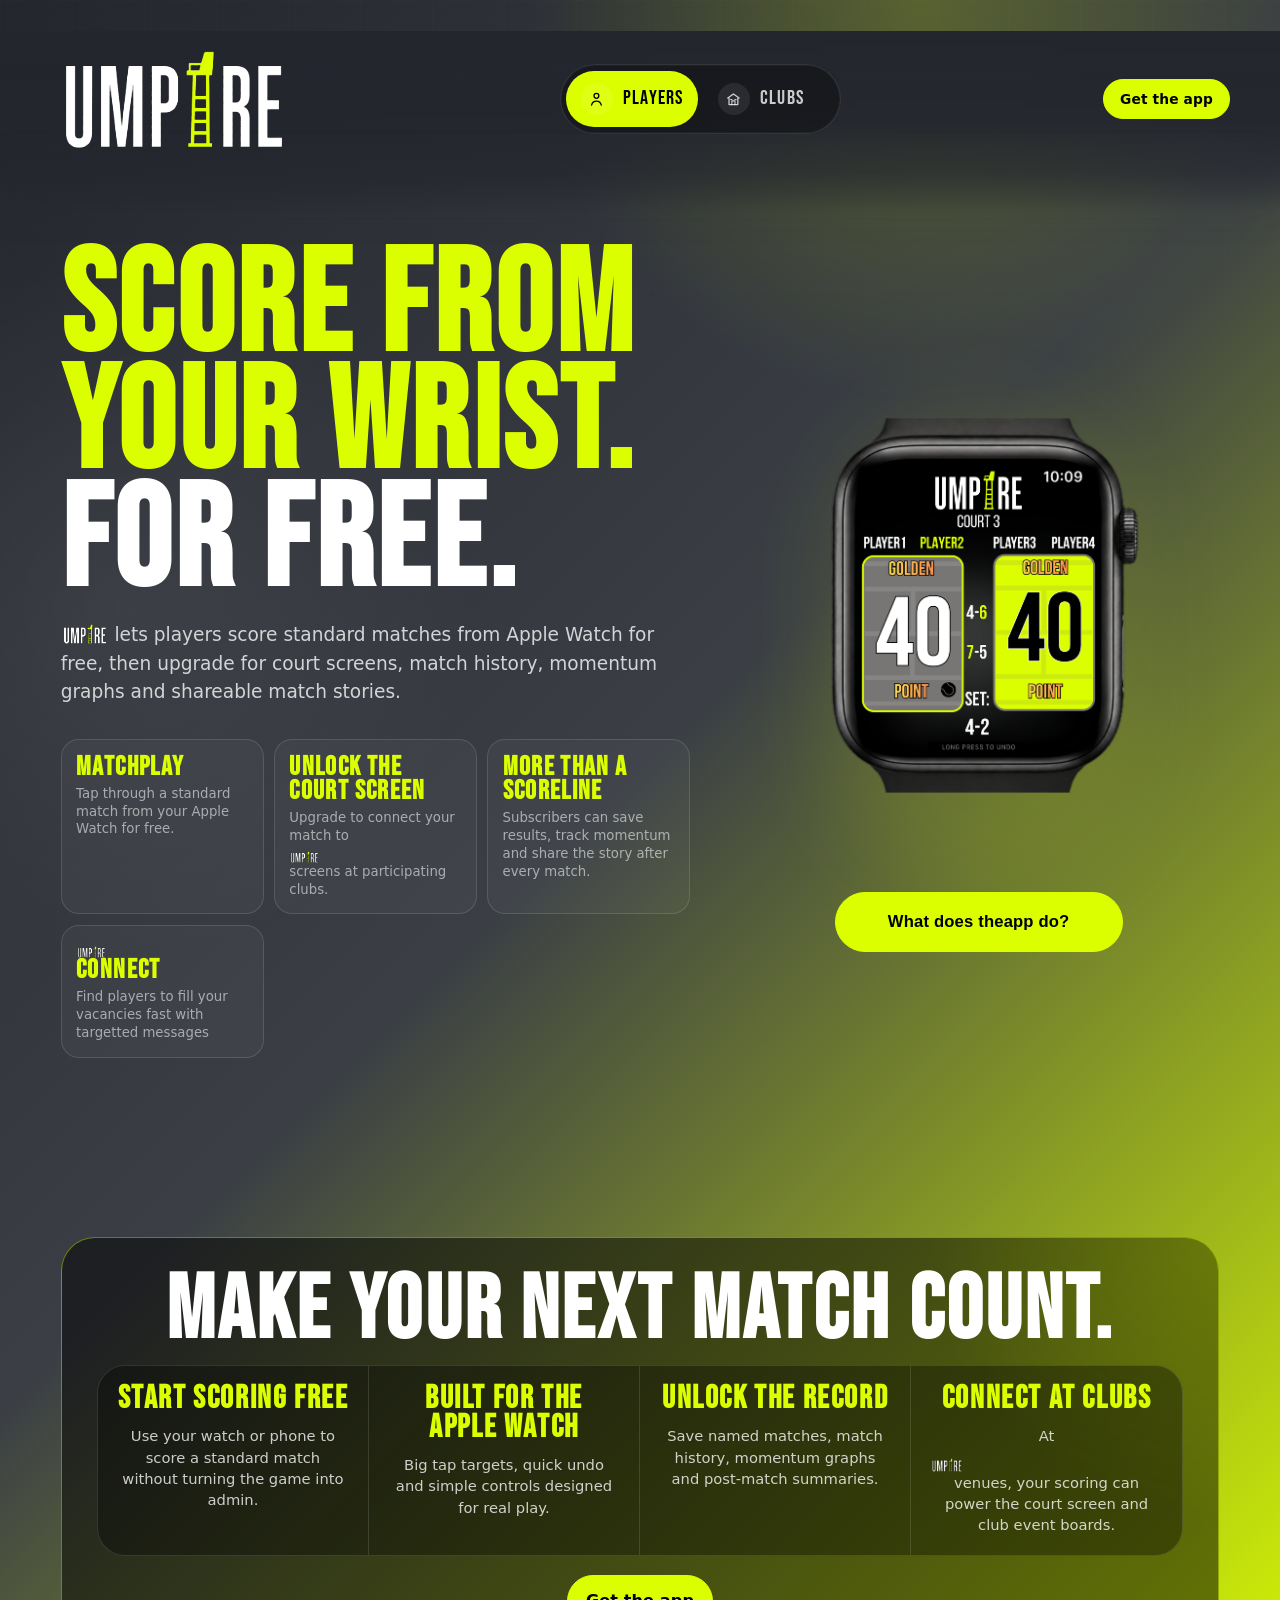
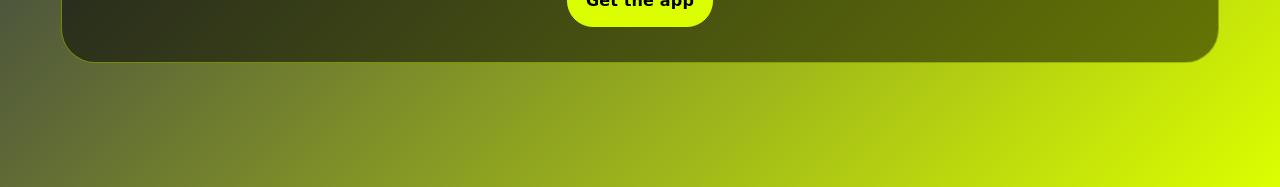
==== commit 1fc15a35: "web updates" ====
--- a/index.html
+++ b/index.html
@@ -347,7 +347,7 @@
             <span>Subscribers can save results, track momentum and share the story after every match.</span>
           </div>
            <div class="trust-card">
-            <strong><span class="wordmark-logo" role="img" aria-label="UMP1RE logo"><img class="wordmark-logo-player" src="/assets/UMP1RE_Logo.svg" alt=""> CONNECT</strong>
+            <span class="wordmark-logo" role="img" aria-label="UMP1RE logo"><img class="wordmark-logo-player" src="/assets/UMP1RE_Logo.svg" alt=""></span><strong>CONNECT</strong>
             <span>Find players to fill your vacancies fast with targetted messages</span>
           </div>
         </div>
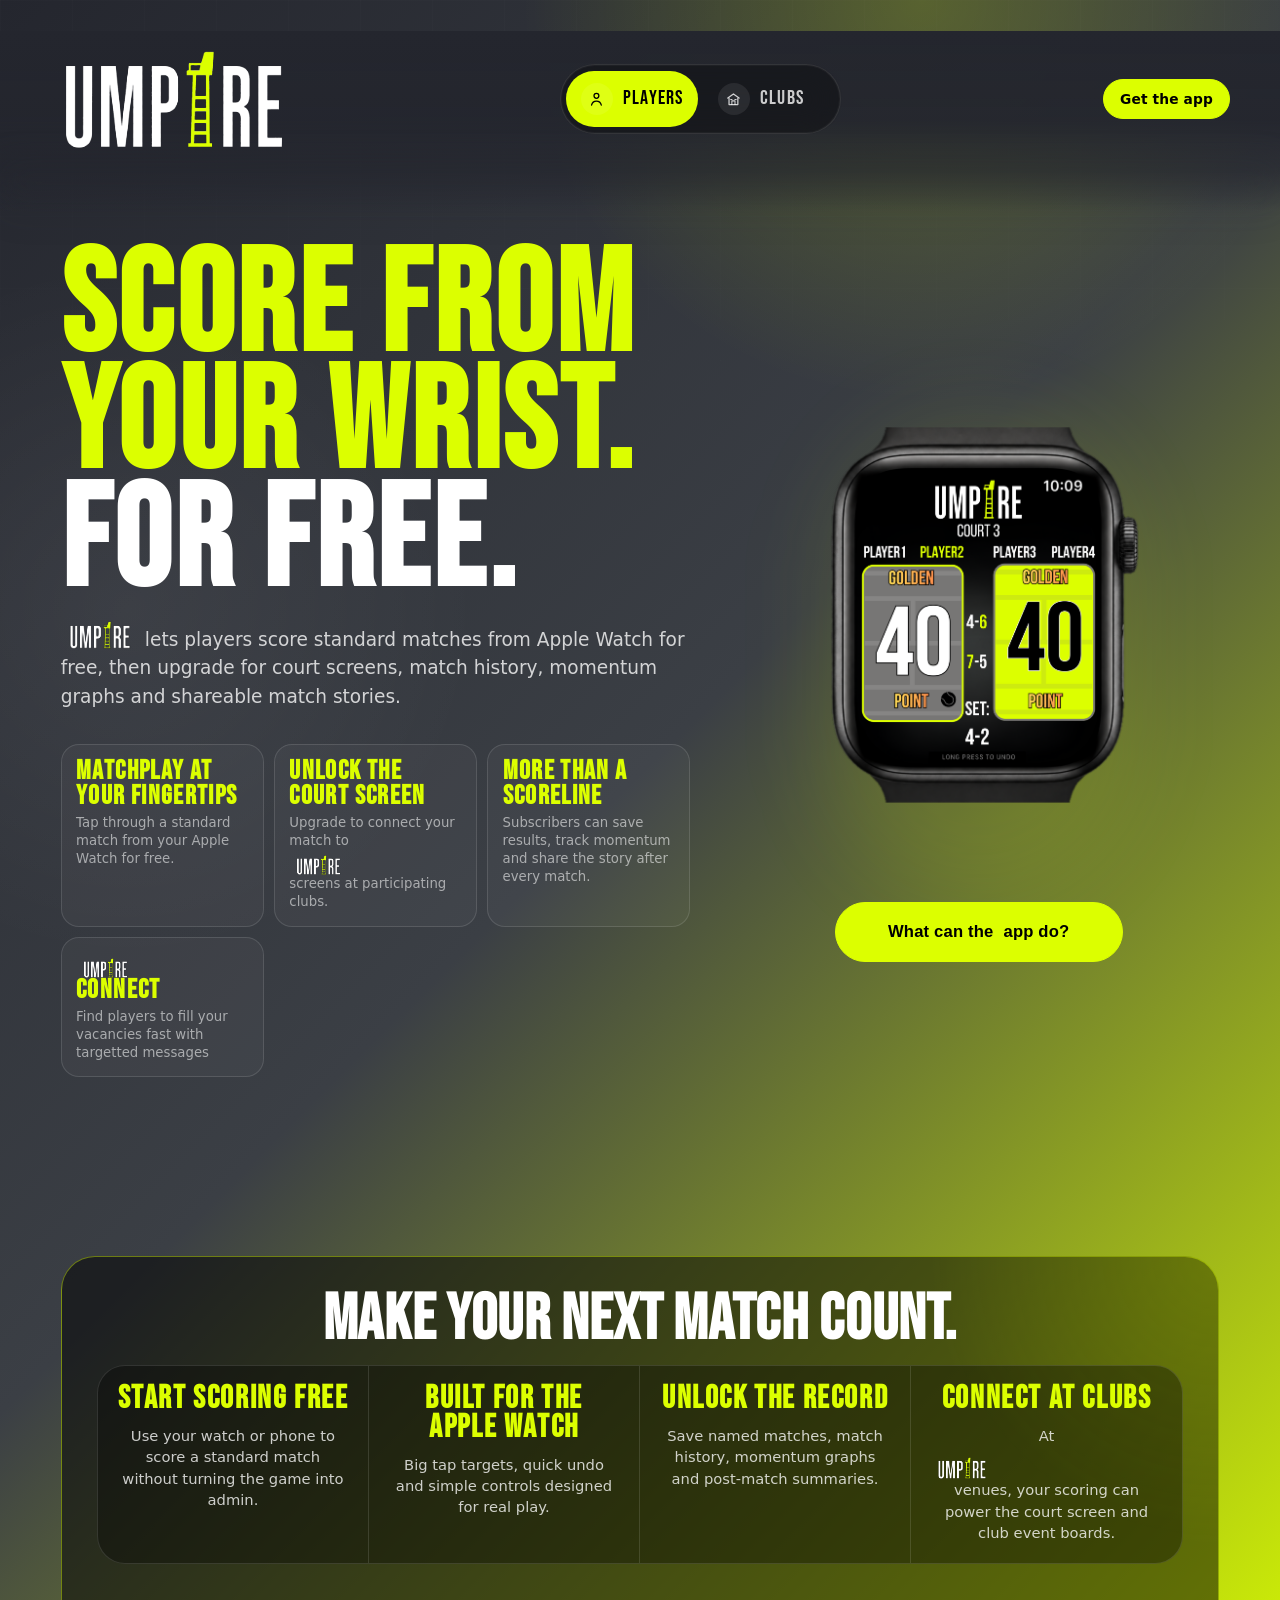
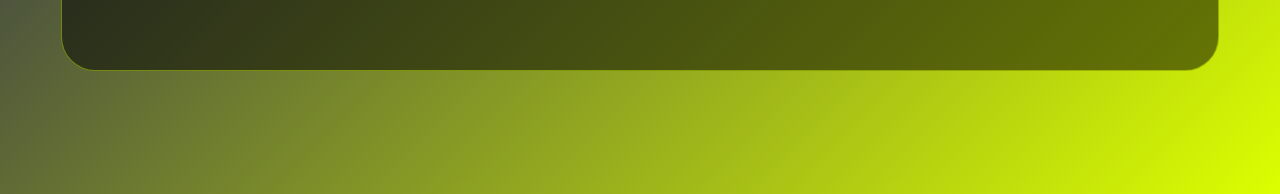
==== commit 72faf523: "many fixes" ====
--- a/index.html
+++ b/index.html
@@ -9,6 +9,7 @@
 <meta name="apple-mobile-web-app-status-bar-style" content="black-translucent">
 <meta name="apple-mobile-web-app-title" content="Live scoring">
 <link rel="manifest" href="/manifest.json">
+<link rel="icon" href="/assets/icon-192.png" type="image/png" sizes="192x192">
 <link rel="apple-touch-icon" href="/assets/icon-512.png">
 <title>UMP1RE - Live scoring for padel clubs and players</title>
 <meta name="description" content="Watch-based padel scoring, live courtside screens, match history and club event formats for modern padel venues.">
@@ -187,7 +188,9 @@
   }
 
   .lead .wordmark-logo img {
-    height: 1.05em;
+    height: 1.5em;
+    margin-left: 5px;
+    margin-right:5px
   }
 
   .button .wordmark-logo img,
@@ -197,7 +200,9 @@
   .strip-item .wordmark-logo img,
   .modal-actions .wordmark-logo img,
   .final-cta .wordmark-logo img {
-    height: 0.95em;
+    height: 1.5em;
+    margin-left: 5px;
+    margin-right:5px
   }
 
   h1 .wordmark-logo img,
@@ -245,6 +250,9 @@
     display: block;
     width: fit-content;
     max-width: 100%;
+    font-size: clamp(2.6rem, 5vw, 4.8rem);
+    line-height: 0.88;
+    letter-spacing: 0.01em;
     white-space: nowrap;
     text-wrap: nowrap;
     text-align: center;
@@ -253,9 +261,14 @@
   }
 
   @media (max-width: 520px) {
-    .single-line-heading {
-      font-size: clamp(2.1rem, 10vw, 3.4rem);
-      letter-spacing: -0.02em;
+    #player-details .final-cta .single-line-heading {
+      font-size: clamp(2rem, 9vw, 3rem);
+      letter-spacing: -0.01em;
+      width: 100%;
+      max-width: 100%;
+      white-space: normal;
+      text-wrap: balance;
+      overflow-wrap: anywhere;
     }
   }
 
@@ -329,18 +342,18 @@
               <img class="inline-logo inline-logo-player" src="/assets/logo.png" alt="">
               <img class="inline-logo inline-logo-club" src="/assets/logo-black.png" alt="">
             </span>
-            gives padel clubs live court scoreboards, branded screen content, sponsor space and event formats — without changing how players book.
+            gives padel clubs live court scoreboards, branded screen content, sponsor space and events management from a single screen.
           </strong>
         </p>
 
         <div class="trust-row" data-audience="players" aria-label="Player highlights">
           <div class="trust-card">
-            <strong>Matchplay</strong>
+            <strong>Matchplay at your fingertips</strong>
             <span>Tap through a standard match from your Apple Watch for free.</span>
           </div>
           <div class="trust-card">
             <strong>Unlock the court screen</strong>
-            <span>Upgrade to connect your match to <span class="wordmark-logo" role="img" aria-label="UMP1RE logo"><img class="wordmark-logo-player" src="/assets/UMP1RE_Logo.svg" alt=""><img class="wordmark-logo-club" src="/assets/logo-black.png" alt=""></span> screens at participating clubs.</span>
+            <span>Upgrade to connect your match to <span class="wordmark-logo" role="img" aria-label="UMP1RE logo"><img class="wordmark-logo-player" src="/assets/UMP1RE_Logo.svg" alt=""></span> screens at participating clubs.</span>
           </div>
           <div class="trust-card">
             <strong>More than a scoreline</strong>
@@ -387,7 +400,7 @@
 
         <div class="hero-actions carousel-actions">
           <button class="button primary" type="button" data-open-player-modal>
-            What does the 
+            What can the 
             <span class="wordmark-logo" role="img" aria-label="UMP1RE logo"><img class="wordmark-logo-player" src="/assets/logo-black.png" alt=""><img class="wordmark-logo-club" src="/assets/logo-black.png" alt=""></span>
             app do?
           </button>
@@ -420,7 +433,12 @@
         </aside>
 
         <div class="hero-actions carousel-actions">
-          <a class="button primary" href="/club">Book a club demo</a>
+          <button class="button primary" type="button" data-open-club-modal>
+            <p>What do </p></br> 
+            <span class="wordmark-logo" role="img" aria-label="UMP1RE logo"><img class="wordmark-logo-club" src="/assets/logo.png" alt=""></span>
+          <p> clubs get?</p>
+          </button>
+
         </div>
       </div>
     </section>
@@ -464,14 +482,15 @@
     <section class="section audience-section" data-audience="clubs" aria-label="Club-focused sections">
       <div class="section-heading">
         <div>
-          <h2>Make your screens part of the club experience.</h2>
+          <h2>THREE ways to reach your players</h2>
         </div>
       </div>
 
       <div class="audience-detail">
         <article class="audience-card">
           <div>
-            <h3>Court screens players actually use</h3>
+
+            <h3>Court screens</h3>
             <p>Give each court a live scoreboard powered by player scoring, with club-approved layouts, sponsor space and event modes.</p>
             <ul class="feature-list">
               <li>Live scoreboards for every court</li>
@@ -483,7 +502,8 @@
 
         <article class="audience-card">
           <div>
-            <h3>Venue screens under your control</h3>
+
+            <h3>Venue screens</h3>
             <p>Use your existing venue screens for promotions, coaching offers, sponsor media and club announcements.</p>
             <ul class="feature-list">
               <li>Admin portal for uploading club media</li>
@@ -492,72 +512,23 @@
             </ul>
           </div>
         </article>
-      </div>
-
-      <div class="plan-table-wrap">
-        <table class="plan-table">
-          <thead>
-            <tr>
-              <th scope="col">Included</th>
-              <th scope="col"></th>
-            </tr>
-          </thead>
-          <tbody>
-            <tr>
-              <th scope="row">
-                <span class="plan-feature-title">One screen per court</span>
-                <span class="plan-feature-detail">Dedicated court displays connected to your venue Wi-Fi.</span>
-              </th>
-              <td><span class="plan-availability is-included" aria-label="Included">✓</span></td>
-            </tr>
-
-            <tr>
-              <th scope="row">
-                <span class="plan-feature-title">Club-branded scoreboard layouts</span>
-                <span class="plan-feature-detail">Keep every court aligned with your venue identity.</span>
-              </th>
-              <td><span class="plan-availability is-included" aria-label="Included">✓</span></td>
-            </tr>
-
-            <tr>
-              <th scope="row">
-                <span class="plan-feature-title">Court-by-court sponsor placement</span>
-                <span class="plan-feature-detail">Add commercial visibility without interrupting the match display.</span>
-              </th>
-              <td><span class="plan-availability is-included" aria-label="Included">✓</span></td>
-            </tr>
-
-            <tr>
-              <th scope="row">
-                <span class="plan-feature-title">Club-approved player views</span>
-                <span class="plan-feature-detail">Let players choose layouts while the club keeps control.</span>
-              </th>
-              <td><span class="plan-availability is-included" aria-label="Included">✓</span></td>
-            </tr>
-
-            <tr>
-              <th scope="row">
-                <span class="plan-feature-title">Idle screen media</span>
-                <span class="plan-feature-detail">Use unbooked court time for events, offers, coaching and sponsors.</span>
-              </th>
-              <td><span class="plan-availability is-included" aria-label="Included">✓</span></td>
-            </tr>
-
-            <tr>
-              <th scope="row">
-                <span class="plan-feature-title">Venue-wide screen control</span>
-                <span class="plan-feature-detail">Use your existing HDMI matrix to control club-wide media displays.</span>
-              </th>
-              <td><span class="plan-availability is-included" aria-label="Included">✓</span></td>
-            </tr>
-          </tbody>
-        </table>
+        <article class="audience-card">
+          <div>
+            <h3><span class="wordmark-logo" role="img" aria-label="UMP1RE logo"><img class="wordmark-logo-player" src="/assets/UMP1RE_Logo.svg" alt=""><img class="wordmark-logo-club" src="/assets/logo-black.png" alt=""></span> connect</h3>
+            <p>Direct-to-subscriber messaging for sharing promotions and event details.</p>
+            <ul class="feature-list">
+              <li>Only send to those who are interested</li>
+              <li>Segment your audience for targeted messaging</li>
+              <li>Instant and free delivery via device notifications</li>
+            </ul>
+          </div>
+        </article>
       </div>
 
       <section class="final-cta" aria-label="Club call to action">
         <div class="hero-actions">
           <img class="cta-logo" src="/assets/Logo.png" alt="UMP1RE logo">
-          <a class="button primary" href="/club">Book a club demo</a>
+          
         </div>
       </section>
     </section>
@@ -575,8 +546,8 @@
             <img class="modal-logo modal-logo-club" src="/assets/logo-black.png" alt="">
           </span>
         </div>
-        <p id="player-plan-copy">Score standard matches for free. </p>
-        <p>Upgrade for screens, history, match reports, momentum graphs and club event features</br>£3.99/month or £39.99/year.</p>
+        <p id="player-plan-copy"><strong>Score standard matches for free.</strong>   </br>Premium features £3.99/month or £39.99/year.</p>
+
       </div>
 
       <div class="plan-table-wrap">
@@ -678,11 +649,13 @@
             </tr>
           </tbody>
         </table>
-      </div>
-
+        
+      </div>
       <div class="modal-actions">
-        <a class="button primary" href="/player">Get the app</a>
+        
         <p>* Requires a <span class="wordmark-logo" role="img" aria-label="UMP1RE logo"><img class="wordmark-logo-player" src="/assets/UMP1RE_Logo.svg" alt=""><img class="wordmark-logo-club" src="/assets/logo-black.png" alt=""></span> club venue.</p>
+      </br>
+      <a class="button primary" href="/player">Get the app</a>
       </div>
     </section>
   </div>
@@ -694,22 +667,18 @@
 
       <div class="modal-heading">
         <div class="modal-title-line">
-          <h3 id="club-plan-title">Club benefits</h3>
+          
           <span class="modal-brand-mark" role="img" aria-label="UMP1RE logo">
             <img class="modal-logo modal-logo-club" src="/assets/logo-black.png" alt="">
           </span>
+          <h3 id="club-plan-title">Club benefits</h3>
         </div>
         <p id="club-plan-copy">Live scoring, branded screen control, sponsor visibility and event formats for modern padel venues.</p>
       </div>
 
       <div class="plan-table-wrap">
         <table class="plan-table">
-          <thead>
-            <tr>
-              <th scope="col">Included</th>
-              <th scope="col"></th>
-            </tr>
-          </thead>
+          
           <tbody>
             <tr>
               <th scope="row">
@@ -721,40 +690,48 @@
 
             <tr>
               <th scope="row">
-                <span class="plan-feature-title">Extend to venue-wide screens</span>
+                <span class="plan-feature-title">Club-branded scoreboard layouts</span>
+                <span class="plan-feature-detail">Keep every court aligned with your venue identity.</span>
+              </th>
+              <td><span class="plan-availability is-included" aria-label="Included">✓</span></td>
+            </tr>
+
+            <tr>
+              <th scope="row">
+                <span class="plan-feature-title">Court-by-court sponsor placement</span>
+                <span class="plan-feature-detail">Add commercial visibility without interrupting the match display.</span>
+              </th>
+              <td><span class="plan-availability is-included" aria-label="Included">✓</span></td>
+            </tr>
+
+            <tr>
+              <th scope="row">
+                <span class="plan-feature-title">Ump1re Connect</span>
+                <span class="plan-feature-detail">Our direct to player notification</span>
+              </th>
+              <td><span class="plan-availability is-included" aria-label="Included">✓</span></td>
+            </tr>
+            
+
+            <tr>
+              <th scope="row">
+                <span class="plan-feature-title">Idle screen media</span>
+                <span class="plan-feature-detail">Use unbooked court time for events, offers, coaching and sponsors.</span>
+              </th>
+              <td><span class="plan-availability is-included" aria-label="Included">✓</span></td>
+            </tr>
+
+            <tr>
+              <th scope="row">
+                <span class="plan-feature-title">Venue-wide screen control</span>
                 <span class="plan-feature-detail">Use your existing HDMI matrix to control club-wide media displays.</span>
               </th>
               <td><span class="plan-availability is-included" aria-label="Included">✓</span></td>
             </tr>
-
-            <tr>
-              <th scope="row">
-                <span class="plan-feature-title">Club-branded screen identity</span>
-                <span class="plan-feature-detail">Keep scoreboard and idle displays aligned with your venue brand.</span>
-              </th>
-              <td><span class="plan-availability is-included" aria-label="Included">✓</span></td>
-            </tr>
-
-            <tr>
-              <th scope="row">
-                <span class="plan-feature-title">Court-by-court sponsor placement</span>
-                <span class="plan-feature-detail">Add commercial placements across live and idle screen moments.</span>
-              </th>
-              <td><span class="plan-availability is-included" aria-label="Included">✓</span></td>
-            </tr>
-
             <tr>
               <th scope="row">
                 <span class="plan-feature-title">Club-approved player views</span>
-                <span class="plan-feature-detail">Offer visual choice without losing control of the screen experience.</span>
-              </th>
-              <td><span class="plan-availability is-included" aria-label="Included">✓</span></td>
-            </tr>
-
-            <tr>
-              <th scope="row">
-                <span class="plan-feature-title">Idle screen media</span>
-                <span class="plan-feature-detail">Use downtime for sponsor, event, coaching and club messaging.</span>
+                <span class="plan-feature-detail">Let players choose layouts while the club keeps control.</span>
               </th>
               <td><span class="plan-availability is-included" aria-label="Included">✓</span></td>
             </tr>
@@ -768,4 +745,4 @@
     </section>
   </div>
 </body>
-</html>+</html>
--- a/assets/home.css
+++ b/assets/home.css
@@ -213,7 +213,7 @@
 
 .audience-detail {
   display: grid;
-  grid-template-columns: repeat(2, minmax(0, 1fr));
+  grid-template-columns: repeat(3, minmax(0, 1fr));
   gap: 1rem;
 }
 
@@ -278,13 +278,14 @@
 }
 
 .inline-logo-mark {
-  --inline-logo-height: 1.15em;
+  --inline-logo-height: 1.22em;
   display: inline-flex;
   align-items: center;
   width: auto;
   height: var(--inline-logo-height);
   margin-right: 0.04em;
   vertical-align: -0.16em;
+  white-space: nowrap;
 }
 
 .inline-logo {
@@ -910,12 +911,13 @@
 }
 
 .section-heading h2 {
-  max-width: 22ch;
+  max-width: none;
   font-family: var(--display);
   font-size: clamp(3rem, 6.2vw, 5.6rem);
   line-height: 0.86;
   letter-spacing: 0.03em;
   text-transform: uppercase;
+  white-space: nowrap;
 }
 
 .section-heading p {
@@ -1113,6 +1115,10 @@
   color: var(--white);
 }
 
+[data-player-modal] .plan-modal {
+  max-height: min(96dvh, 66rem);
+}
+
 .plan-modal:focus {
   outline: none;
 }
@@ -1315,6 +1321,14 @@
   h1 { max-width: 10ch; }
   .product-card { max-width: 620px; }
   .section-heading { display: grid; }
+  .section-heading h2 { white-space: normal; }
+  #player-details .final-cta .single-line-heading {
+    width: 100%;
+    max-width: 100%;
+    white-space: normal;
+    text-wrap: balance;
+    overflow-wrap: anywhere;
+  }
   .plan-table th:not(:first-child),
   .plan-table td { width: 4.7rem; }
   .audience-detail, .strip { grid-template-columns: 1fr; }
@@ -1329,7 +1343,7 @@
   .nav a:not(.primary) { display: none; }
   .nav a { min-height: 2.35rem; padding: 0 0.75rem; font-size: 0.78rem; }
   .brand-mark { width: 8.8rem; }
-  .inline-logo-mark { --inline-logo-height: 1.08em; }
+  .inline-logo-mark { --inline-logo-height: 1.12em; }
   .flickswitch { width: 100%; }
   .flickswitch-tab { min-height: 3.35rem; gap: 0.5rem; padding-inline: 0.65rem; }
   .flickswitch-label { font-size: 1.08rem; }
@@ -1371,11 +1385,33 @@
   .trust-row { grid-template-columns: 1fr; }
   .hero-actions { display: grid; }
   .button { width: 100%; }
+  .carousel-actions .button {
+    width: fit-content;
+    max-width: 100%;
+    min-height: 3.25rem;
+    padding-inline: 0.85rem;
+    font-size: 0.9rem;
+    white-space: normal;
+    line-height: 1.05;
+    text-wrap: balance;
+    justify-self: center;
+  }
+  .carousel-actions .button .wordmark-logo {
+    margin-inline: 0.1em;
+  }
+  .carousel-actions .button .wordmark-logo img {
+    height: 0.82em;
+  }
   .section { padding: 2rem 0; }
   .section-heading h2,
   .final-cta h2 { font-size: clamp(2.65rem, 14vw, 4.4rem); }
+  .final-cta h2 {
+    white-space: normal;
+    text-wrap: balance;
+  }
   .modal-shell { padding: 0; place-items: stretch; }
   .plan-modal { width: 100%; max-height: 100dvh; border-radius: 0; border-inline: 0; padding: 1rem; }
+  [data-player-modal] .plan-modal { max-height: 100dvh; }
   .modal-title-line { gap: 0.55rem; flex-wrap: wrap; }
   .modal-brand-mark { height: 3.15rem; }
   .modal-title-line h2,
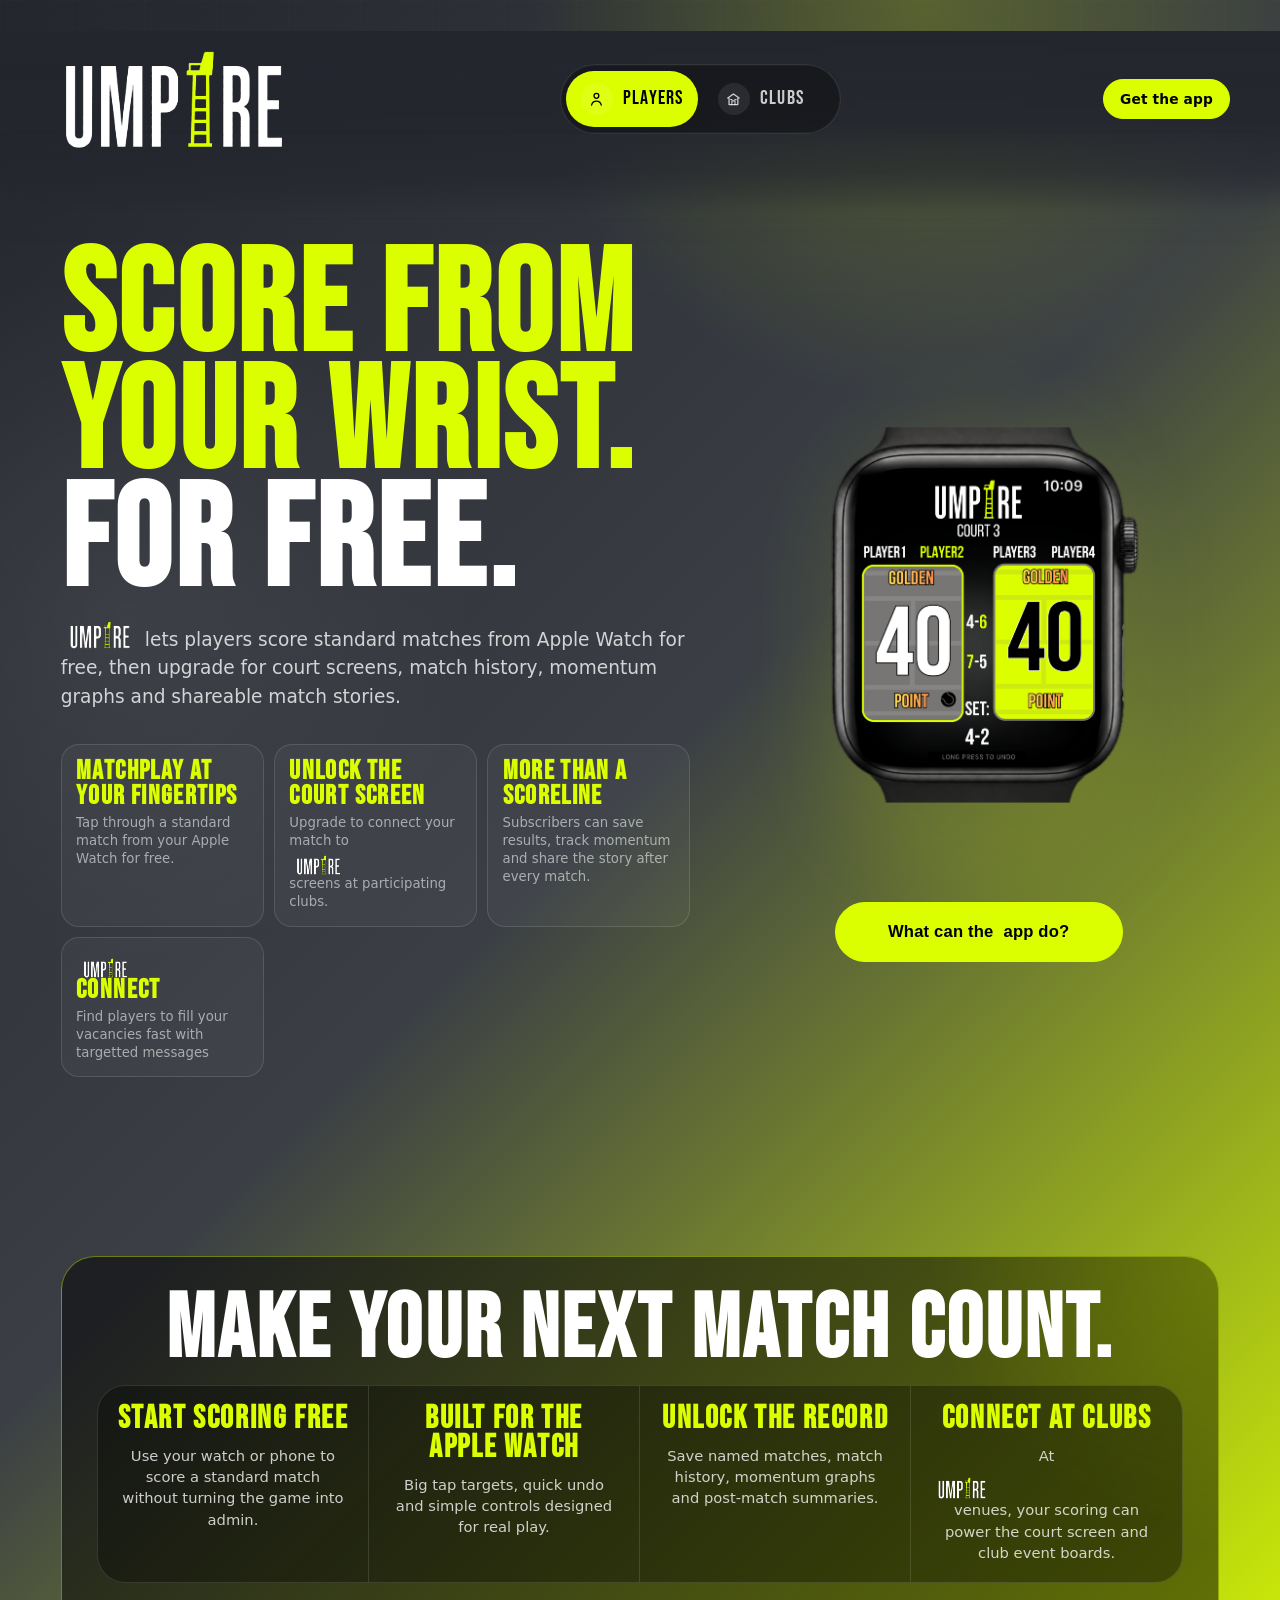
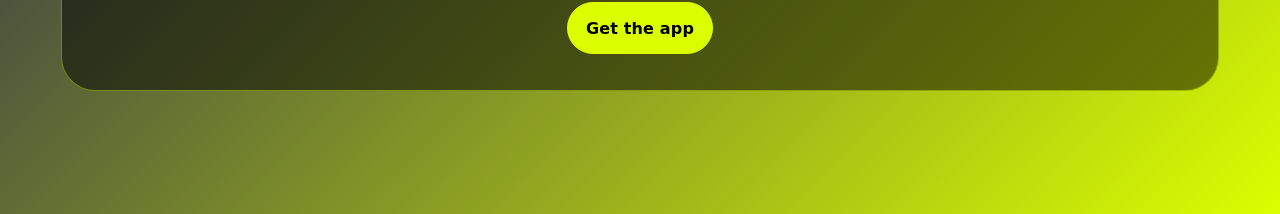
==== commit 9f9ccf5a: "modified:   index.html" ====
--- a/index.html
+++ b/index.html
@@ -250,9 +250,6 @@
     display: block;
     width: fit-content;
     max-width: 100%;
-    font-size: clamp(2.6rem, 5vw, 4.8rem);
-    line-height: 0.88;
-    letter-spacing: 0.01em;
     white-space: nowrap;
     text-wrap: nowrap;
     text-align: center;
@@ -261,11 +258,11 @@
   }
 
   @media (max-width: 520px) {
-    #player-details .final-cta .single-line-heading {
-      font-size: clamp(2rem, 9vw, 3rem);
-      letter-spacing: -0.01em;
+    .single-line-heading {
+      font-size: clamp(2.1rem, 10vw, 3.4rem);
+      letter-spacing: -0.02em;
       width: 100%;
-      max-width: 100%;
+      max-width: 9ch;
       white-space: normal;
       text-wrap: balance;
       overflow-wrap: anywhere;
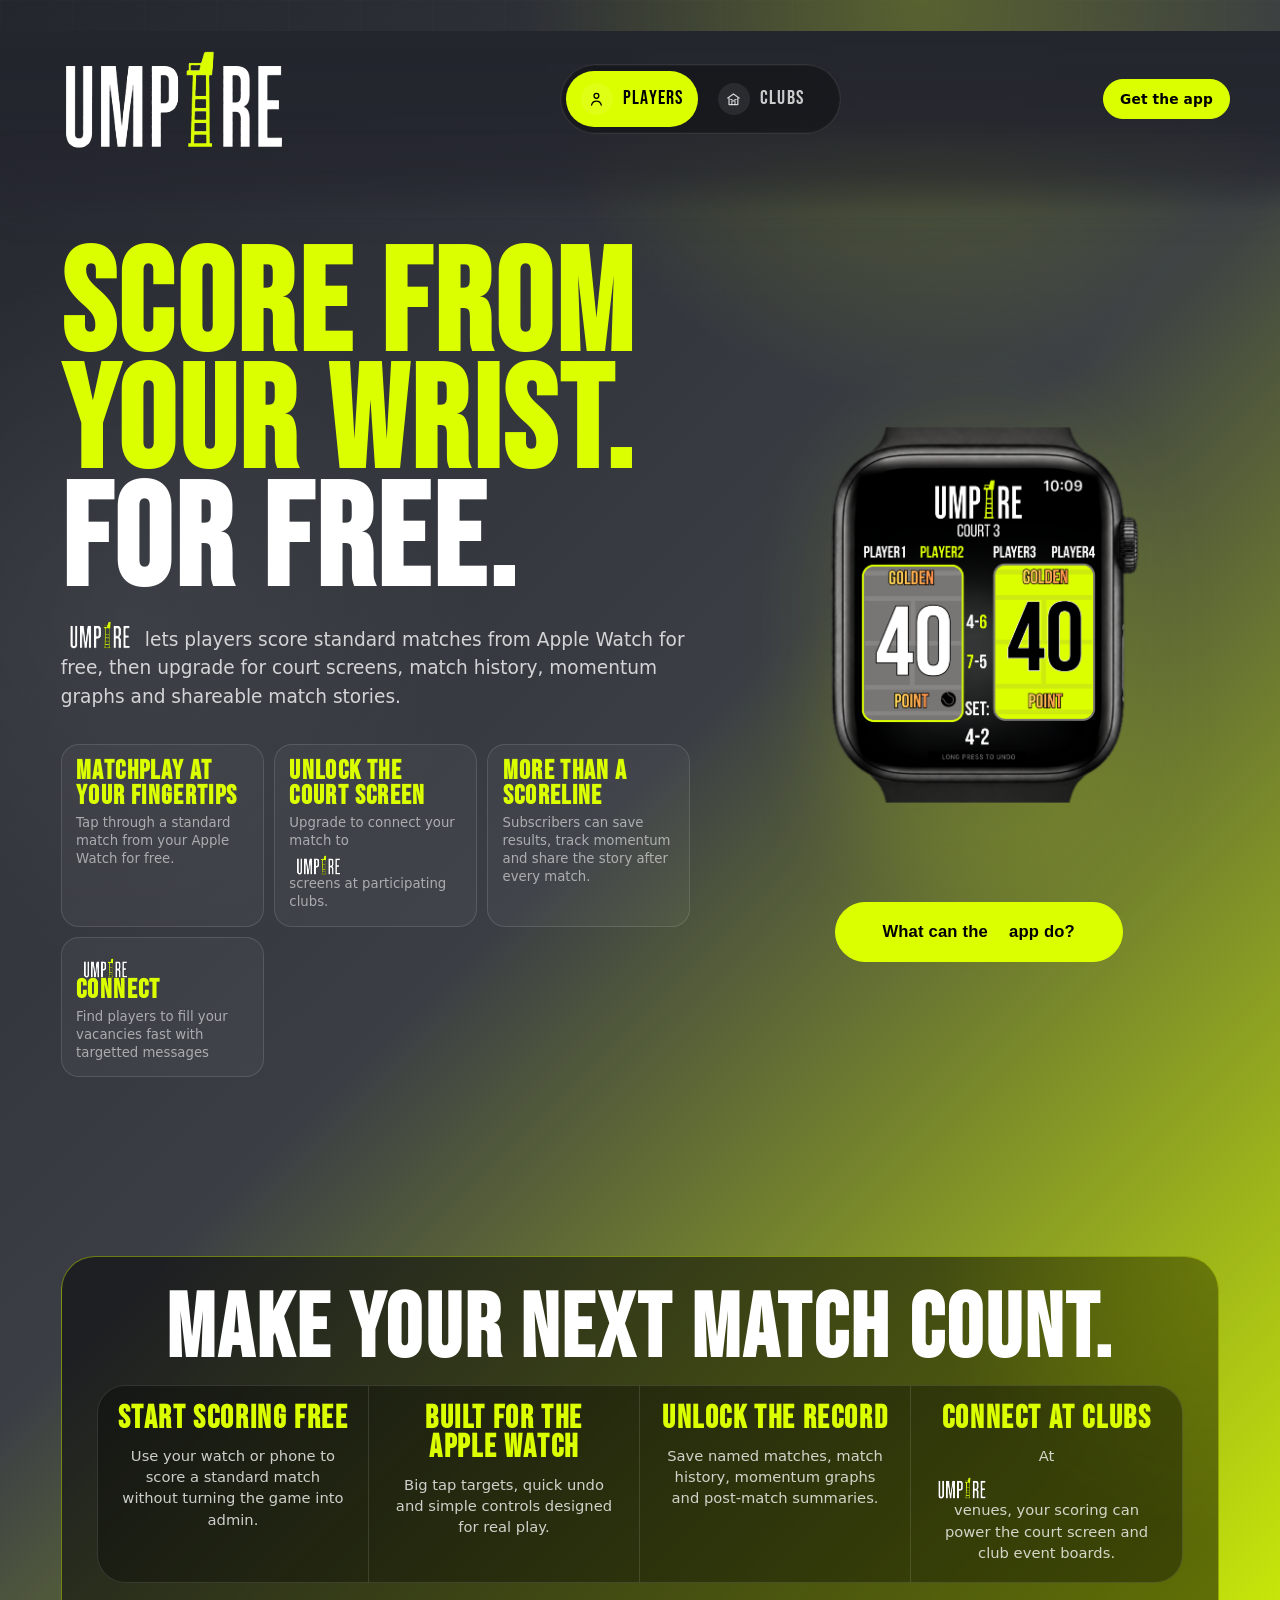
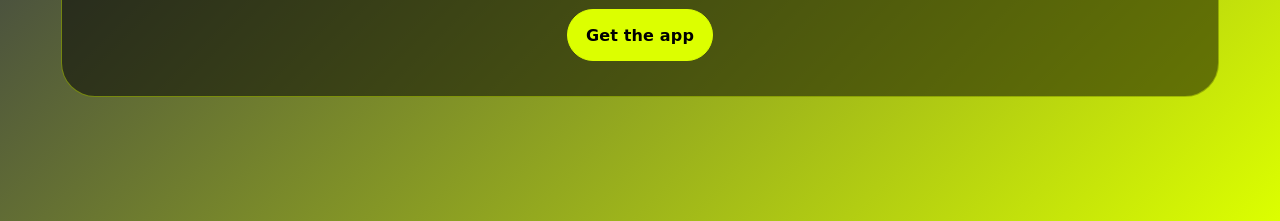
==== commit 1d7a4a7b: "push" ====
--- a/index.html
+++ b/index.html
@@ -129,6 +129,7 @@
   .final-cta .cta-logo {
     display: block;
     width: min(180px, 42vw);
+    max-width: 100%;
     height: auto;
     margin: 0 auto 1rem;
     object-fit: contain;
@@ -169,6 +170,7 @@
     display: none;
     height: 1em;
     width: auto;
+    max-width: 100%;
   }
 
   .wordmark-logo .wordmark-logo-player {
@@ -190,7 +192,7 @@
   .lead .wordmark-logo img {
     height: 1.5em;
     margin-left: 5px;
-    margin-right:5px
+    margin-right: 5px;
   }
 
   .button .wordmark-logo img,
@@ -202,13 +204,15 @@
   .final-cta .wordmark-logo img {
     height: 1.5em;
     margin-left: 5px;
-    margin-right:5px
+    margin-right: 5px;
+    max-width: 100%;
   }
 
   h1 .wordmark-logo img,
   h2 .wordmark-logo img,
   h3 .wordmark-logo img {
     height: 0.98em;
+    max-width: 100%;
   }
 
   /* Ensure the main header logo switches correctly on the lime club background */
@@ -397,9 +401,12 @@
 
         <div class="hero-actions carousel-actions">
           <button class="button primary" type="button" data-open-player-modal>
-            What can the 
-            <span class="wordmark-logo" role="img" aria-label="UMP1RE logo"><img class="wordmark-logo-player" src="/assets/logo-black.png" alt=""><img class="wordmark-logo-club" src="/assets/logo-black.png" alt=""></span>
-            app do?
+            <span>What can the</span>
+            <span class="wordmark-logo" role="img" aria-label="UMP1RE logo">
+              <img class="wordmark-logo-player" src="/assets/logo-black.png" alt="">
+              <img class="wordmark-logo-club" src="/assets/logo-black.png" alt="">
+            </span>
+            <span>app do?</span>
           </button>
         </div>
       </aside>
@@ -431,9 +438,11 @@
 
         <div class="hero-actions carousel-actions">
           <button class="button primary" type="button" data-open-club-modal>
-            <p>What do </p></br> 
-            <span class="wordmark-logo" role="img" aria-label="UMP1RE logo"><img class="wordmark-logo-club" src="/assets/logo.png" alt=""></span>
-          <p> clubs get?</p>
+            <span>What do</span>
+            <span class="wordmark-logo" role="img" aria-label="UMP1RE logo">
+              <img class="wordmark-logo-club" src="/assets/logo.png" alt="">
+            </span>
+            <span>clubs get?</span>
           </button>
 
         </div>
@@ -470,9 +479,9 @@
           <span>At <span class="wordmark-logo" role="img" aria-label="UMP1RE logo"><img class="wordmark-logo-player" src="/assets/UMP1RE_Logo.svg" alt=""><img class="wordmark-logo-club" src="/assets/logo-black.png" alt=""></span> venues, your scoring can power the court screen and club event boards.</span>
         </div>
       </div>
-      </br>
-          <a class="button primary" href="/player">Get the app</a>
-        </div>
+      <div class="hero-actions">
+        <a class="button primary" href="/player">Get the app</a>
+      </div>
       </section>
     </section>
 
@@ -543,7 +552,7 @@
             <img class="modal-logo modal-logo-club" src="/assets/logo-black.png" alt="">
           </span>
         </div>
-        <p id="player-plan-copy"><strong>Score standard matches for free.</strong>   </br>Premium features £3.99/month or £39.99/year.</p>
+        <p id="player-plan-copy"><strong>Score standard matches for free.</strong> Premium features £3.99/month or £39.99/year.</p>
 
       </div>
 
@@ -649,10 +658,8 @@
         
       </div>
       <div class="modal-actions">
-        
         <p>* Requires a <span class="wordmark-logo" role="img" aria-label="UMP1RE logo"><img class="wordmark-logo-player" src="/assets/UMP1RE_Logo.svg" alt=""><img class="wordmark-logo-club" src="/assets/logo-black.png" alt=""></span> club venue.</p>
-      </br>
-      <a class="button primary" href="/player">Get the app</a>
+        <a class="button primary" href="/player">Get the app</a>
       </div>
     </section>
   </div>
--- a/assets/home.css
+++ b/assets/home.css
@@ -71,6 +71,10 @@
 }
 
 a { color: inherit; }
+img {
+  max-width: 100%;
+  height: auto;
+}
 
 .page {
   position: relative;
@@ -291,6 +295,7 @@
 .inline-logo {
   width: auto;
   height: 100%;
+  max-width: 100%;
   object-fit: contain;
 }
 
@@ -620,7 +625,11 @@
   min-height: 3.75rem;
   padding-inline: 1.55rem;
   font-size: 1.04rem;
-  white-space: nowrap;
+  white-space: normal;
+  text-wrap: balance;
+  line-height: 1.05;
+  gap: 0.35rem;
+  text-align: center;
 }
 
 .carousel-actions .inline-logo-mark {
@@ -1071,6 +1080,15 @@
 }
 
 .final-cta .hero-actions { justify-content: center; }
+
+.final-cta .cta-logo {
+  display: block;
+  width: min(180px, 42vw);
+  max-width: 100%;
+  height: auto;
+  margin: 0 auto 1rem;
+  object-fit: contain;
+}
 
 body.modal-open {
   overflow: hidden;
@@ -1349,26 +1367,15 @@
   .flickswitch-label { font-size: 1.08rem; }
   .flickswitch-subline { display: none; }
   .hero {
-    grid-template-columns: minmax(0, 1fr) minmax(7.5rem, 34vw);
+    grid-template-columns: 1fr;
     gap: 0.85rem;
-    align-items: center;
+    align-items: start;
     padding: 1.45rem 0 1rem;
   }
-  .hero-copy { display: contents; }
-  body[data-audience="players"] .hero-copy h1[data-audience="players"],
-  body[data-audience="clubs"] .hero-copy h1[data-audience="clubs"] {
-    grid-column: 1;
-    grid-row: 1;
-  }
-  .hero-copy .lead[data-audience],
-  .hero-copy .trust-row[data-audience],
-  .hero-copy .hero-actions[data-audience] {
-    grid-column: 1 / -1;
-  }
   .hero-carousel[data-audience] {
-    grid-column: 2;
-    grid-row: 1;
-    align-self: center;
+    grid-column: auto;
+    grid-row: auto;
+    align-self: stretch;
   }
   h1 { max-width: none; font-size: clamp(3rem, 15vw, 5rem); line-height: 0.84; }
   .lead { font-size: 1rem; line-height: 1.42; }
@@ -1383,11 +1390,14 @@
   .watchface-media::before { inset: 14% 6%; filter: blur(26px); }
   .watchface-carousel .carousel-slide img { max-height: 11rem; max-width: 96%; }
   .trust-row { grid-template-columns: 1fr; }
-  .hero-actions { display: grid; }
+  .hero-actions {
+    display: grid;
+    justify-items: center;
+  }
   .button { width: 100%; }
   .carousel-actions .button {
-    width: fit-content;
-    max-width: 100%;
+    width: 100%;
+    max-width: 24rem;
     min-height: 3.25rem;
     padding-inline: 0.85rem;
     font-size: 0.9rem;
@@ -1408,6 +1418,9 @@
   .final-cta h2 {
     white-space: normal;
     text-wrap: balance;
+  }
+  .final-cta .cta-logo {
+    width: min(58vw, 180px);
   }
   .modal-shell { padding: 0; place-items: stretch; }
   .plan-modal { width: 100%; max-height: 100dvh; border-radius: 0; border-inline: 0; padding: 1rem; }
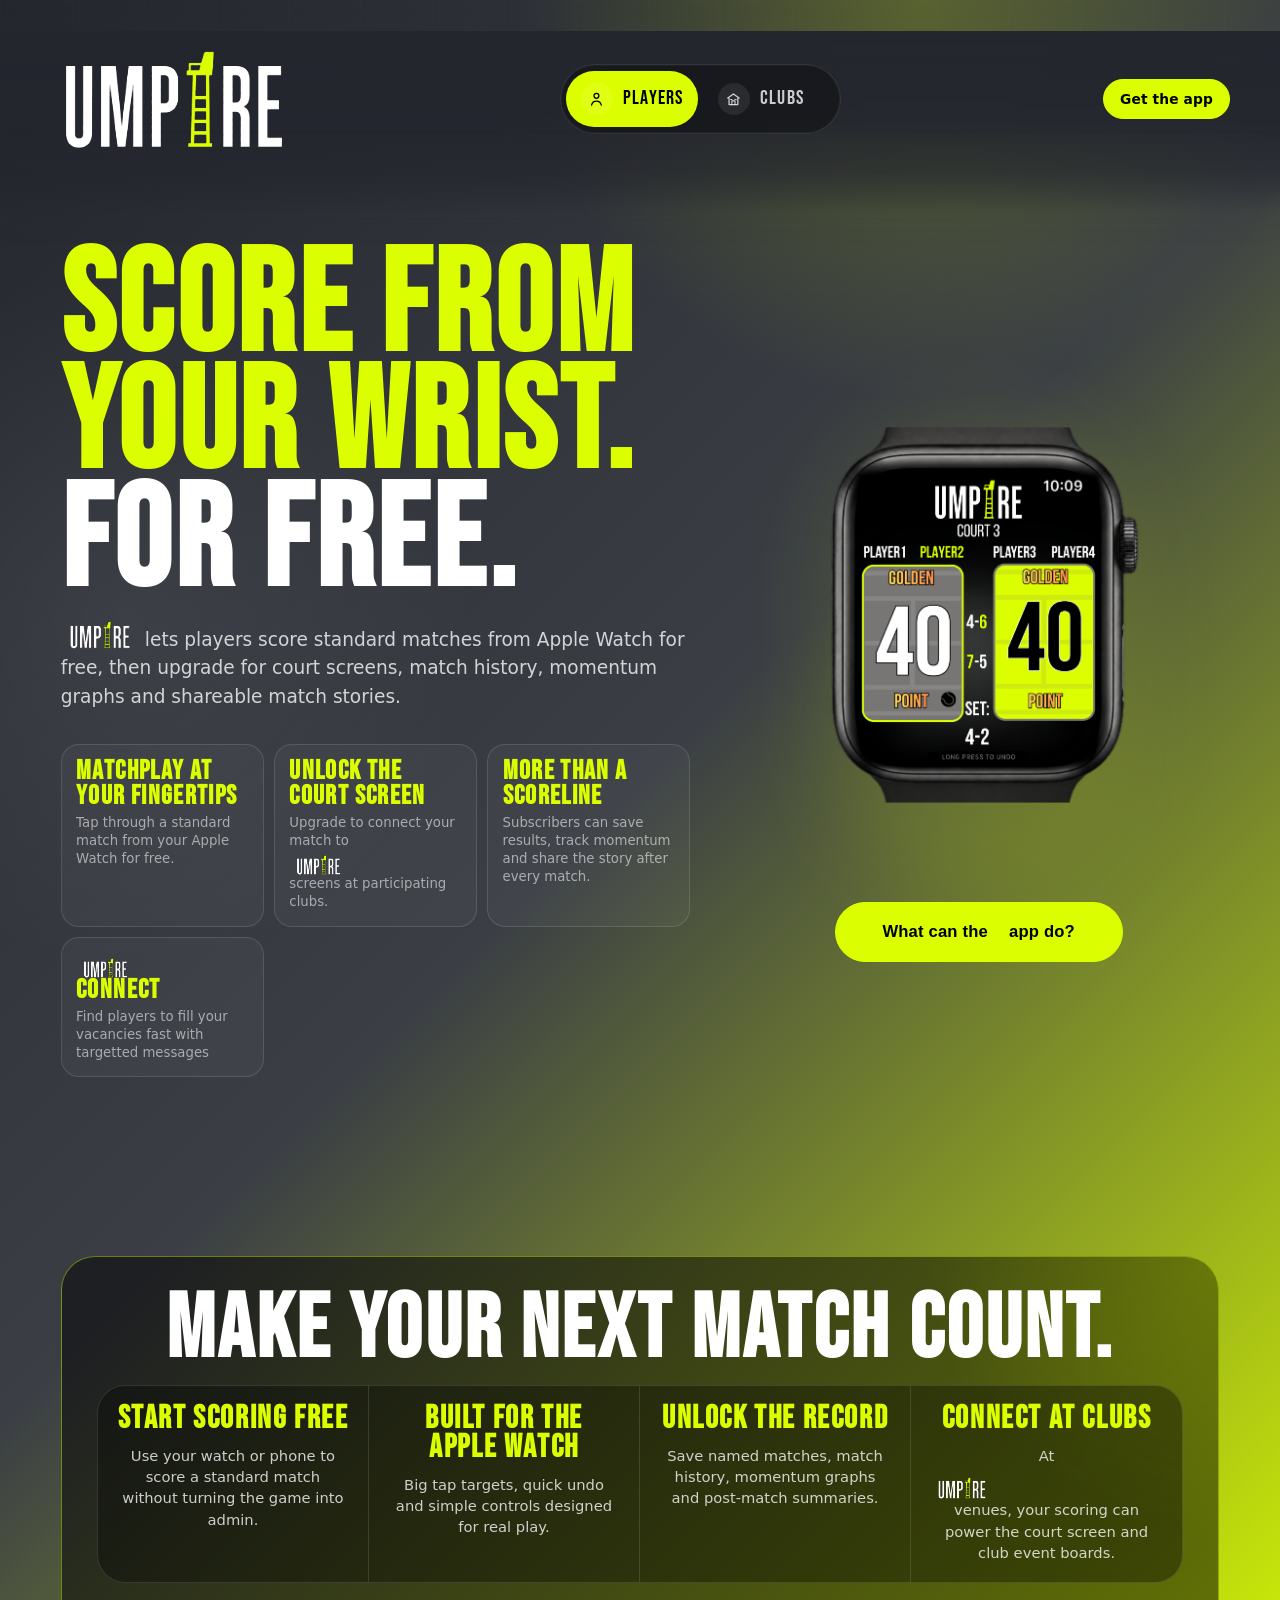
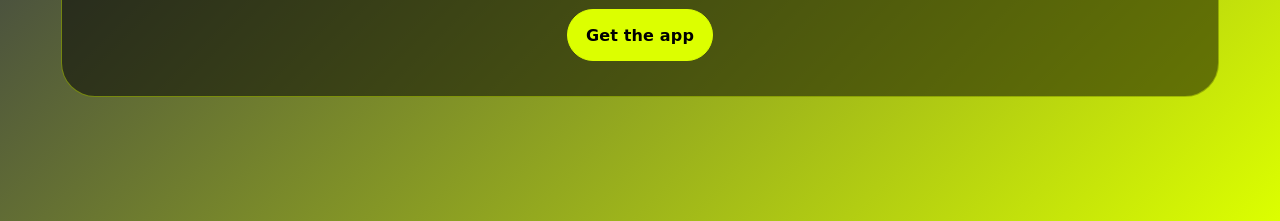
==== commit d9c7bb69: "push" ====
--- a/index.html
+++ b/index.html
@@ -262,11 +262,11 @@
   }
 
   @media (max-width: 520px) {
-    .single-line-heading {
+    #player-details .final-cta .single-line-heading {
       font-size: clamp(2.1rem, 10vw, 3.4rem);
       letter-spacing: -0.02em;
       width: 100%;
-      max-width: 9ch;
+      max-width: 100%;
       white-space: normal;
       text-wrap: balance;
       overflow-wrap: anywhere;
--- a/assets/home.css
+++ b/assets/home.css
@@ -1368,13 +1368,32 @@
   .flickswitch-subline { display: none; }
   .hero {
     grid-template-columns: 1fr;
+    grid-template-areas:
+      "title"
+      "lead"
+      "carousel"
+      "trust";
     gap: 0.85rem;
     align-items: start;
     padding: 1.45rem 0 1rem;
   }
+  .hero-copy {
+    display: contents;
+  }
+  body[data-audience="players"] .hero-copy h1[data-audience="players"],
+  body[data-audience="clubs"] .hero-copy h1[data-audience="clubs"] {
+    grid-area: title;
+  }
+  body[data-audience="players"] .hero-copy .lead[data-audience="players"],
+  body[data-audience="clubs"] .hero-copy .lead[data-audience="clubs"] {
+    grid-area: lead;
+  }
+  body[data-audience="players"] .hero-copy .trust-row[data-audience="players"],
+  body[data-audience="clubs"] .hero-copy .trust-row[data-audience="clubs"] {
+    grid-area: trust;
+  }
   .hero-carousel[data-audience] {
-    grid-column: auto;
-    grid-row: auto;
+    grid-area: carousel;
     align-self: stretch;
   }
   h1 { max-width: none; font-size: clamp(3rem, 15vw, 5rem); line-height: 0.84; }
